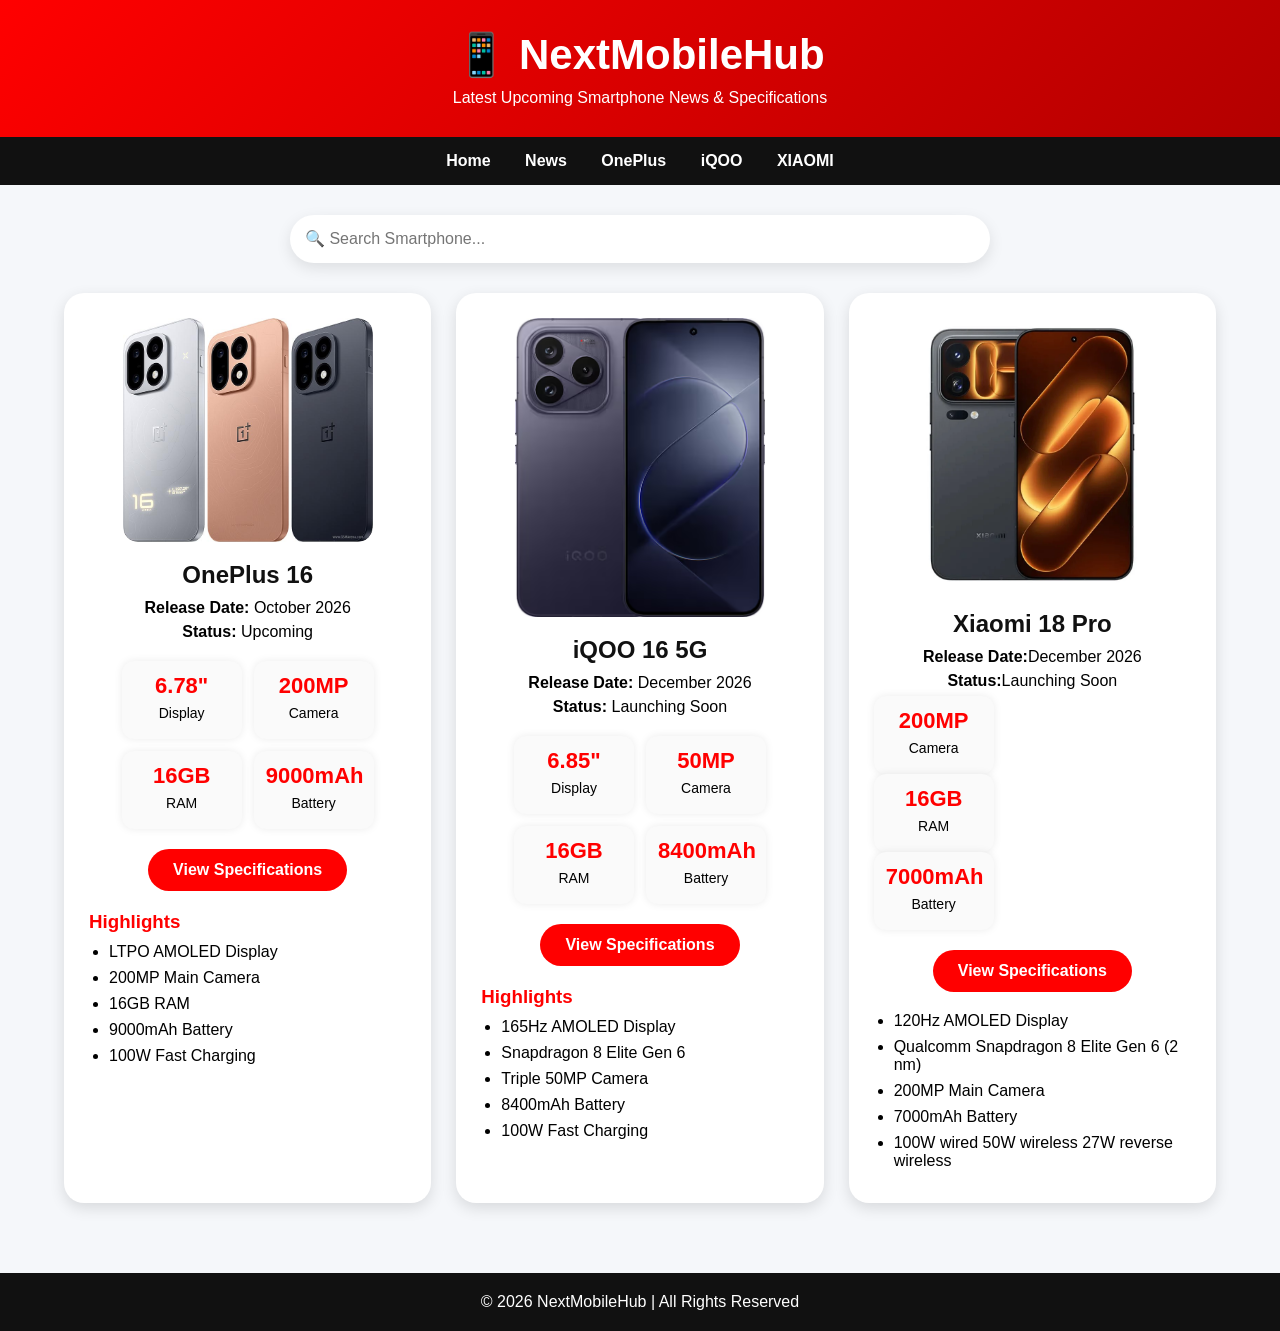
==== index.html @ 44d17f61 "Update index.html" ====
<!DOCTYPE html>
<html lang="en">
<head>
<meta charset="UTF-8">
<meta name="viewport" content="width=device-width, initial-scale=1.0">
<title>NextMobileHub</title>

<style>
*{
    margin:0;
    padding:0;
    box-sizing:border-box;
    font-family:'Segoe UI',sans-serif;
}

body{
    background:#f5f7fa;
}

/* Header */
header{
    background:linear-gradient(135deg,#ff0000,#b30000);
    color:#fff;
    text-align:center;
    padding:30px 20px;
}

header h1{
    font-size:42px;
}

header p{
    margin-top:10px;
}

/* Navigation */
nav{
    background:#111;
    text-align:center;
    padding:15px;
}

nav a{
    color:white;
    text-decoration:none;
    margin:0 15px;
    font-weight:bold;
    transition:0.3s;
}

nav a:hover{
    color:#ff4444;
}

/* Main Container */
.container{
    width:90%;
    max-width:1200px;
    margin:auto;
    padding:30px 0;
}

/* Search Box */
.search-box{
    text-align:center;
    margin-bottom:30px;
}

.search-box input{
    width:100%;
    max-width:700px;
    padding:15px;
    border:none;
    border-radius:50px;
    font-size:16px;
    box-shadow:0 5px 15px rgba(0,0,0,0.1);
}

/* Cards Layout */
.phone-grid{
    display:grid;
    grid-template-columns:repeat(auto-fit,minmax(350px,1fr));
    gap:25px;
}

/* Card */
.phone-card{
    background:white;
    border-radius:20px;
    padding:25px;
    text-align:center;
    box-shadow:0 5px 15px rgba(0,0,0,0.12);
    transition:0.3s;
}

.phone-card:hover{
    transform:translateY(-8px);
}

.phone-card img{
    width:250px;
    max-width:100%;
    border-radius:15px;
}

.phone-card h2{
    margin-top:15px;
    margin-bottom:10px;
    color:#111;
}

.phone-card p{
    margin:6px 0;
}

/* Specs */
.specs{
    display:flex;
    justify-content:center;
    gap:12px;
    flex-wrap:wrap;
    margin-top:20px;
}

.spec-box{
    background:#fafafa;
    width:120px;
    padding:12px;
    border-radius:12px;
    box-shadow:0 0 8px rgba(0,0,0,0.08);
}

.spec-box h3{
    color:red;
    font-size:22px;
}

.spec-box p{
    font-size:14px;
}

/* Button */
.btn{
    display:inline-block;
    margin-top:20px;
    padding:12px 25px;
    background:red;
    color:white;
    text-decoration:none;
    border-radius:30px;
    font-weight:bold;
    transition:0.3s;
}

.btn:hover{
    background:#b30000;
}

/* Highlights */
.news-section{
    margin-top:20px;
    text-align:left;
}

.news-section h3{
    color:red;
    margin-bottom:10px;
}

.news-section ul{
    padding-left:20px;
}

.news-section li{
    margin-bottom:8px;
}

/* Footer */
footer{
    margin-top:40px;
    background:#111;
    color:white;
    text-align:center;
    padding:20px;
}

.no-result{
    text-align:center;
    color:red;
    font-size:20px;
    display:none;
    margin-top:20px;
}

</style>
</head>

<body>

<header>
    <h1>📱 NextMobileHub</h1>
    <p>Latest Upcoming Smartphone News & Specifications</p>
</header>

<nav>
    <a href="#">Home</a>
    <a href="#">News</a>
    <a href="#">OnePlus</a>
    <a href="#">iQOO</a>
    <a href="#">XIAOMI</a>
</nav>

<div class="container">

    <!-- Search -->
    <div class="search-box">
        <input
            type="text"
            id="searchInput"
            placeholder="🔍 Search Smartphone..."
            onkeyup="searchPhones()">
    </div>

    <div id="noResult" class="no-result">
        No Smartphone Found ❌
    </div>

    <div class="phone-grid">

        <!-- OnePlus -->
        <div class="phone-card">

            <img src="oneplus-16-2.jpg" alt="OnePlus 16">

            <h2>OnePlus 16</h2>

            <p><strong>Release Date:</strong> October 2026</p>
            <p><strong>Status:</strong> Upcoming</p>

            <div class="specs">

                <div class="spec-box">
                    <h3>6.78"</h3>
                    <p>Display</p>
                </div>

                <div class="spec-box">
                    <h3>200MP</h3>
                    <p>Camera</p>
                </div>

                <div class="spec-box">
                    <h3>16GB</h3>
                    <p>RAM</p>
                </div>

                <div class="spec-box">
                    <h3>9000mAh</h3>
                    <p>Battery</p>
                </div>

            </div>

            <a href="oneplus-16.html" class="btn">
                View Specifications
            </a>

            <div class="news-section">

                <h3>Highlights</h3>

                <ul>
                    <li>LTPO AMOLED Display</li>
                    <li>200MP Main Camera</li>
                    <li>16GB RAM</li>
                    <li>9000mAh Battery</li>
                    <li>100W Fast Charging</li>
                </ul>

            </div>

        </div>

        <!-- iQOO -->
        <div class="phone-card">

            <img src="iqoo 16.jpg" alt="iQOO 16">

            <h2>iQOO 16 5G</h2>

            <p><strong>Release Date:</strong> December 2026</p>
            <p><strong>Status:</strong> Launching Soon</p>

            <div class="specs">

                <div class="spec-box">
                    <h3>6.85"</h3>
                    <p>Display</p>
                </div>

                <div class="spec-box">
                    <h3>50MP</h3>
                    <p>Camera</p>
                </div>

                <div class="spec-box">
                    <h3>16GB</h3>
                    <p>RAM</p>
                </div>

                <div class="spec-box">
                    <h3>8400mAh</h3>
                    <p>Battery</p>
                </div>

            </div>

            <a href="Iqoo 16.html" class="btn">
                View Specifications
            </a>

            <div class="news-section">

                <h3>Highlights</h3>

                <ul>
                    <li>165Hz AMOLED Display</li>
                    <li>Snapdragon 8 Elite Gen 6</li>
                    <li>Triple 50MP Camera</li>
                    <li>8400mAh Battery</li>
                    <li>100W Fast Charging</li>
                </ul>

            </div>
</div>
     <!--Xiaomi-->
        <div class="phone-card">
            <img src="Xiaomi 18 Pro.jpg" alt="Xiaomi 18 Pro">
        <div class="phone-info">
<h2>Xiaomi 18 Pro</h2>
            <p><strong>Release Date:</strong>December 2026</p>
<p><strong>Status:</strong>Launching Soon</p>

                <div class="spec-box">
                    <h3>200MP</h3>
                    <p>Camera</p>
                </div>

                <div class="spec-box">
                    <h3>16GB</h3>
                    <p>RAM</p>
                </div>

                <div class="spec-box">
                    <h3>7000mAh</h3>
                    <p>Battery</p>
                </div>
 <a href="Xiaomi 18 Pro.html" class="btn">
                View Specifications
            </a>

            <div class="news-section">

               <ul>
                    <li>120Hz AMOLED Display</li>
                    <li>Qualcomm Snapdragon 8 Elite Gen 6 (2 nm)</li>
                    <li>200MP Main Camera</li>
                    <li>7000mAh Battery</li>
                    <li>100W wired 50W wireless 27W reverse wireless</li>
                </ul>
</div>
</div>
</div>
</div>
        </div>

    </div>
</div>

<footer>
    © 2026 NextMobileHub | All Rights Reserved
</footer>

<script>
function searchPhones(){

    let input =
    document.getElementById("searchInput")
    .value
    .toLowerCase();

    let cards =
    document.querySelectorAll(".phone-card");

    let found = false;

    cards.forEach(card => {

        let text =
        card.textContent.toLowerCase();

        if(text.includes(input)){
            card.style.display="block";
            found=true;
        }
        else{
            card.style.display="none";
        }

    });

    document.getElementById("noResult").style.display =
    found ? "none" : "block";
}
</script>

</body>
</html>
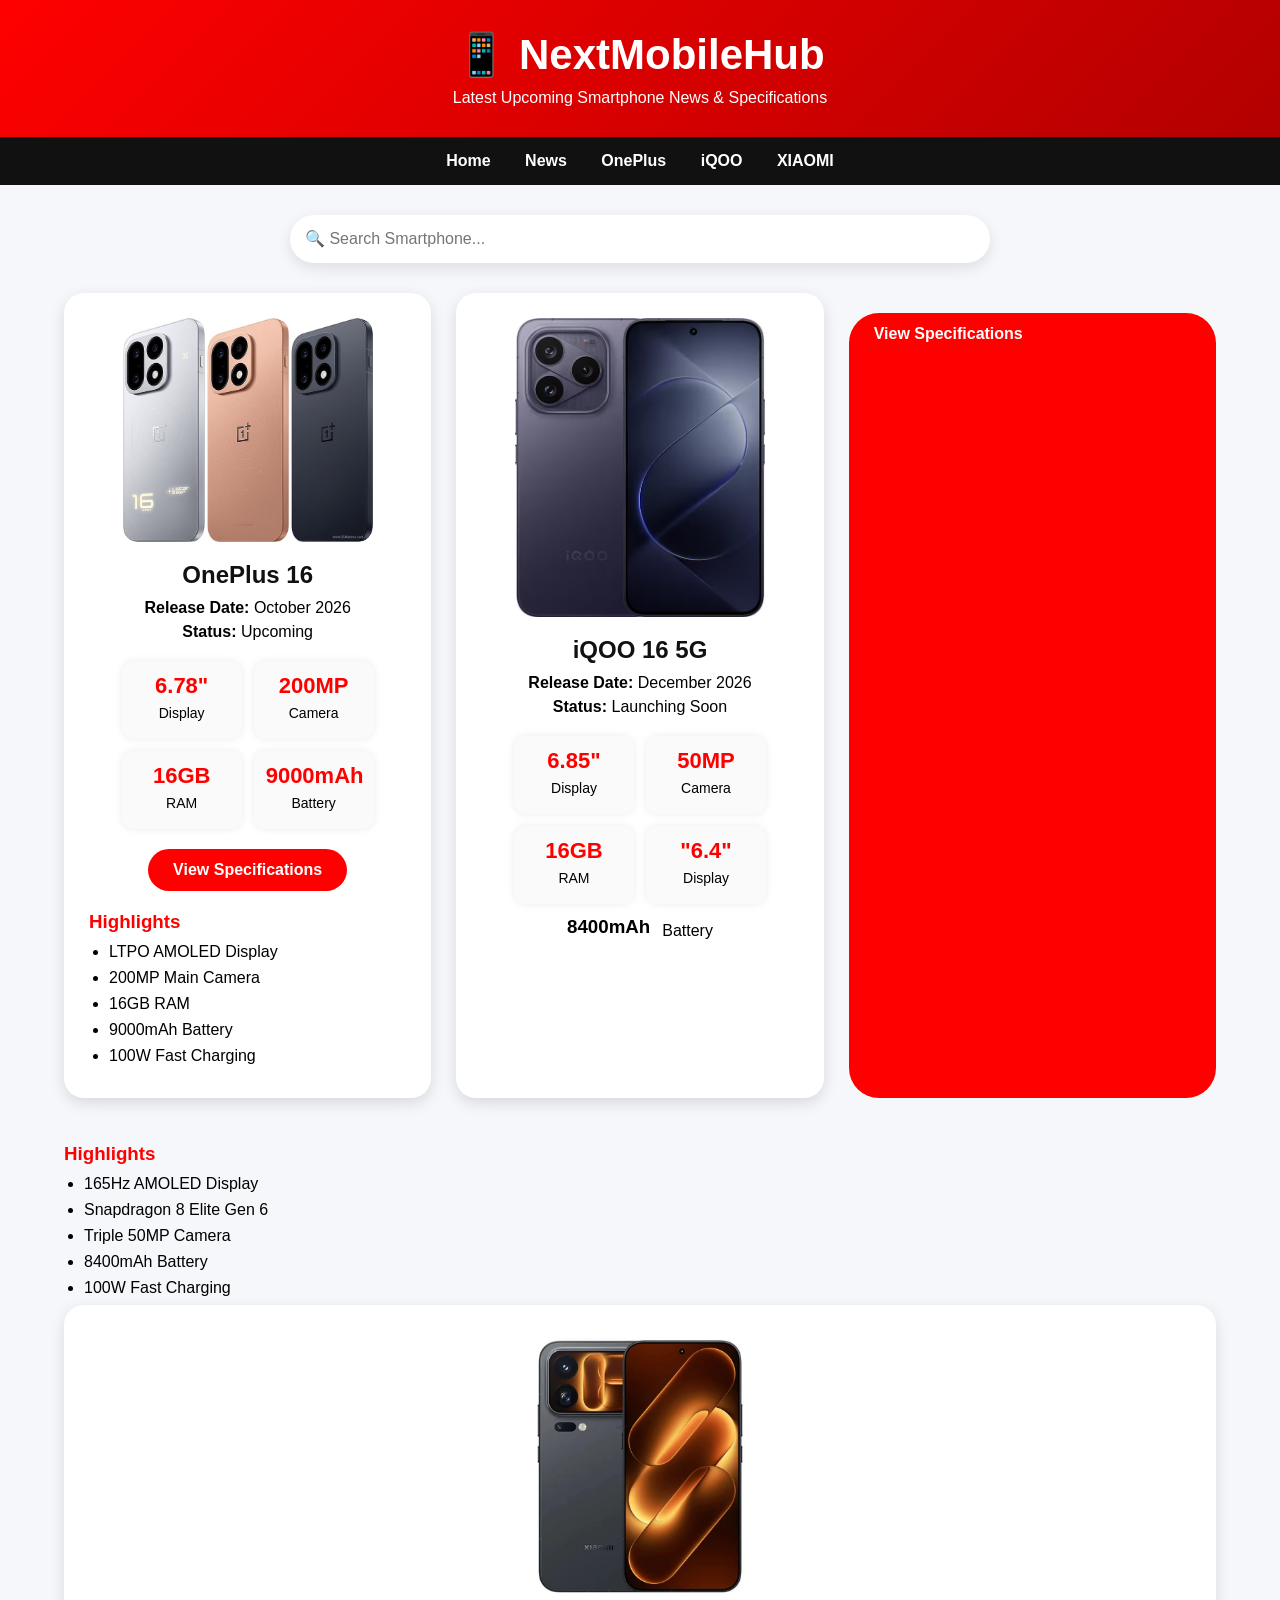
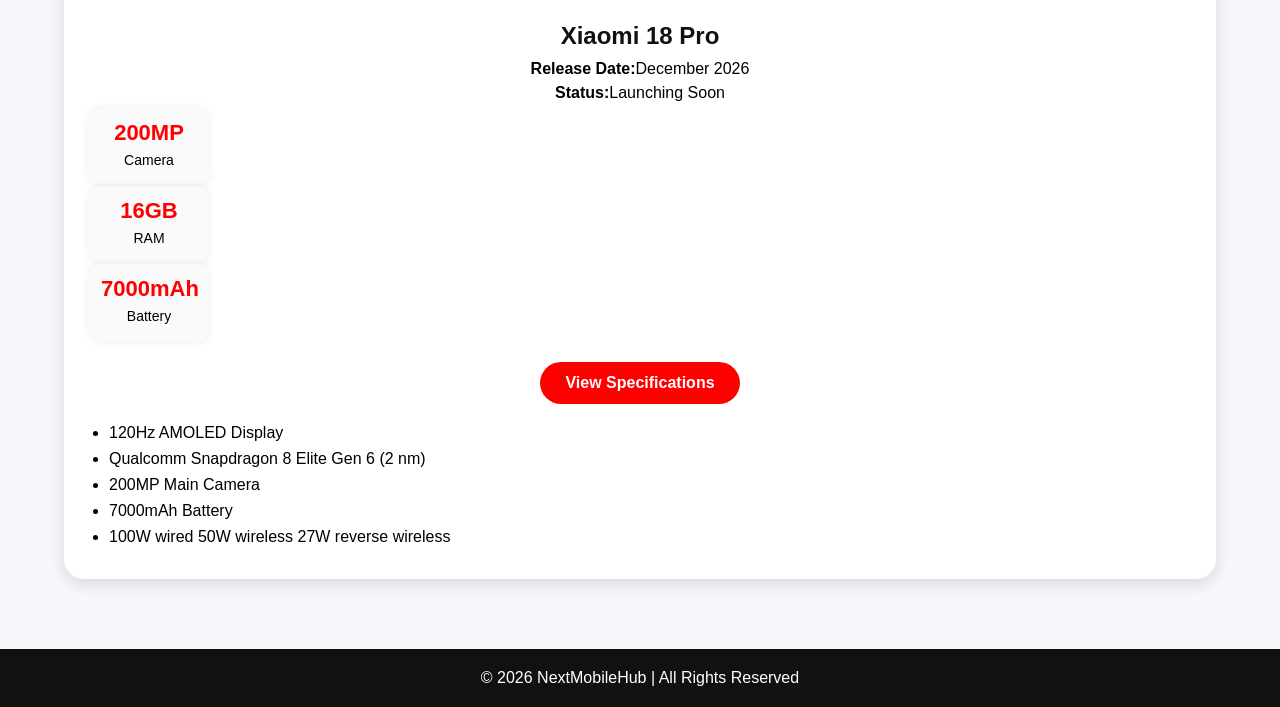
==== commit 8e363477: "Update index.html" ====
--- a/index.html
+++ b/index.html
@@ -309,6 +309,9 @@
                 </div>
 
                 <div class="spec-box">
+                     <h3>"6.4"</h3>
+                    <p>Display</p>
+                </div>
                     <h3>8400mAh</h3>
                     <p>Battery</p>
                 </div>
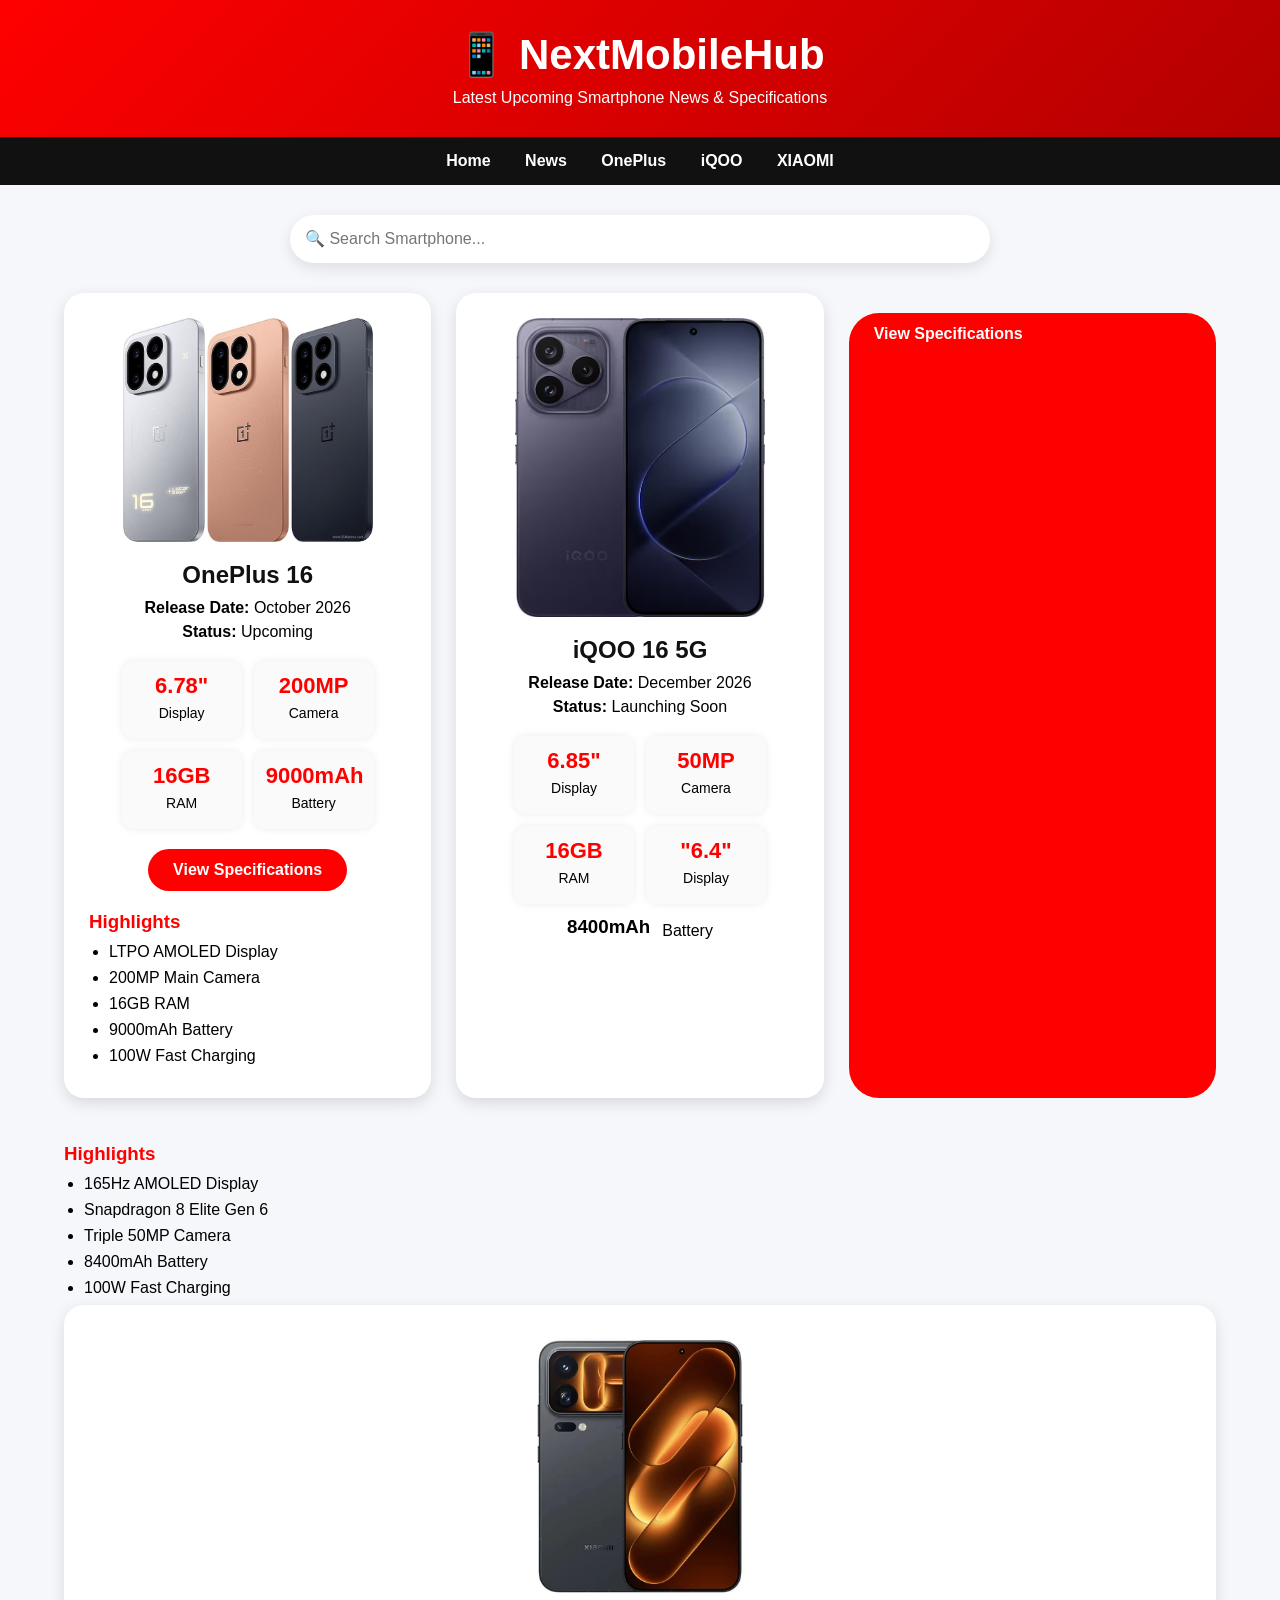
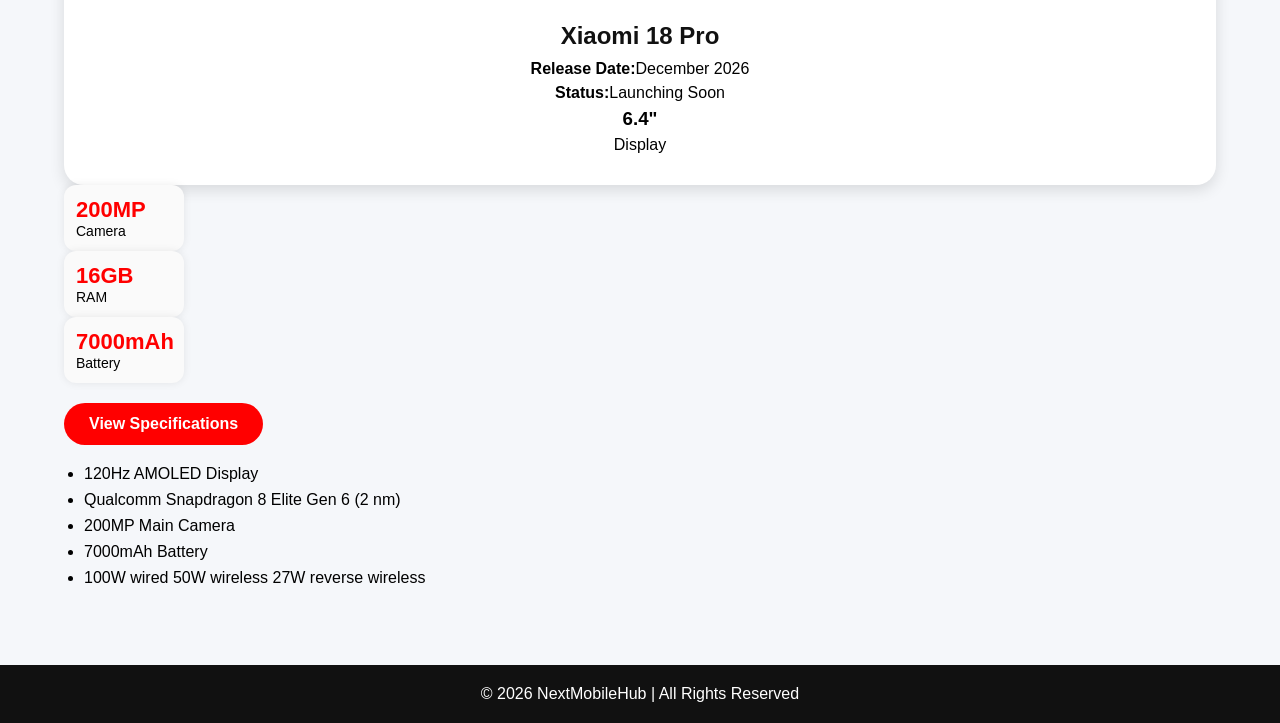
==== commit a7ce31aa: "Update index.html" ====
--- a/index.html
+++ b/index.html
@@ -343,7 +343,10 @@
 <h2>Xiaomi 18 Pro</h2>
             <p><strong>Release Date:</strong>December 2026</p>
 <p><strong>Status:</strong>Launching Soon</p>
-
+        </div>
+                    <h3>6.4"</h3>
+                    <p>Display</p>
+                </div>
                 <div class="spec-box">
                     <h3>200MP</h3>
                     <p>Camera</p>
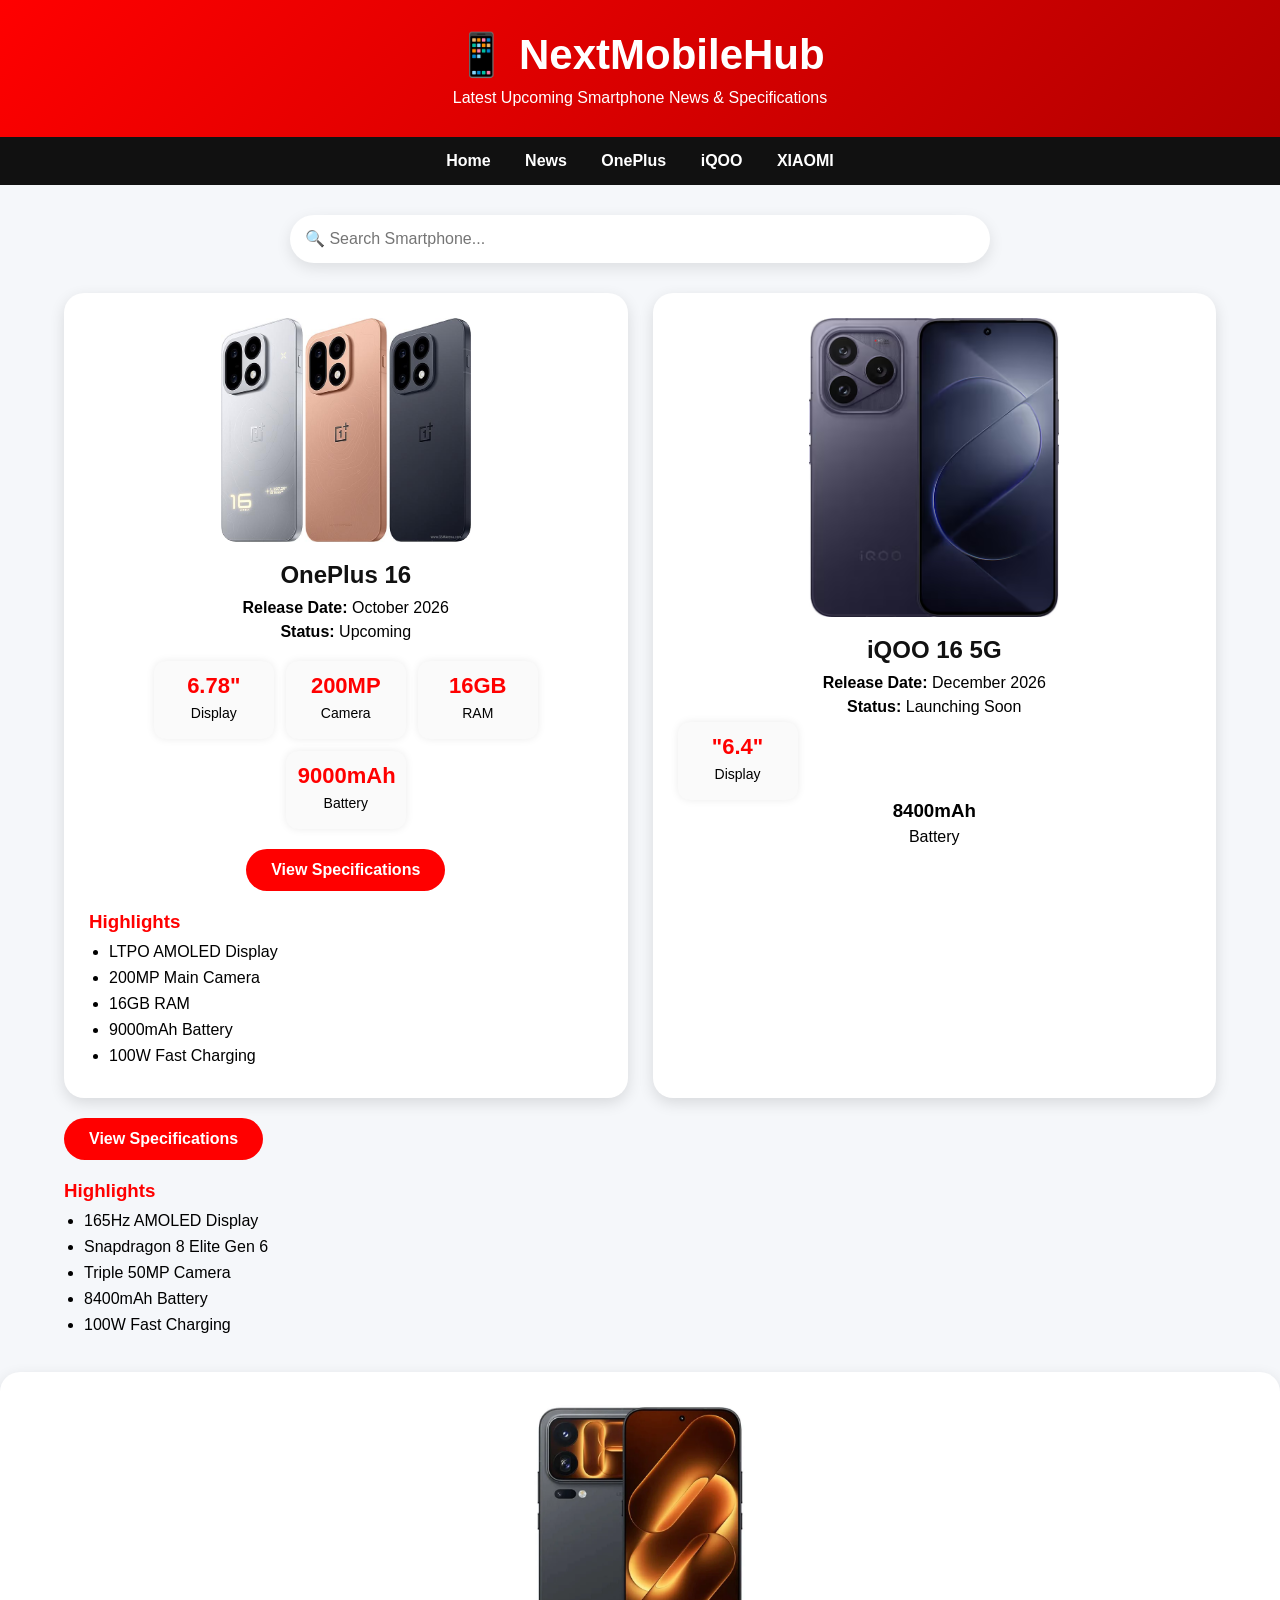
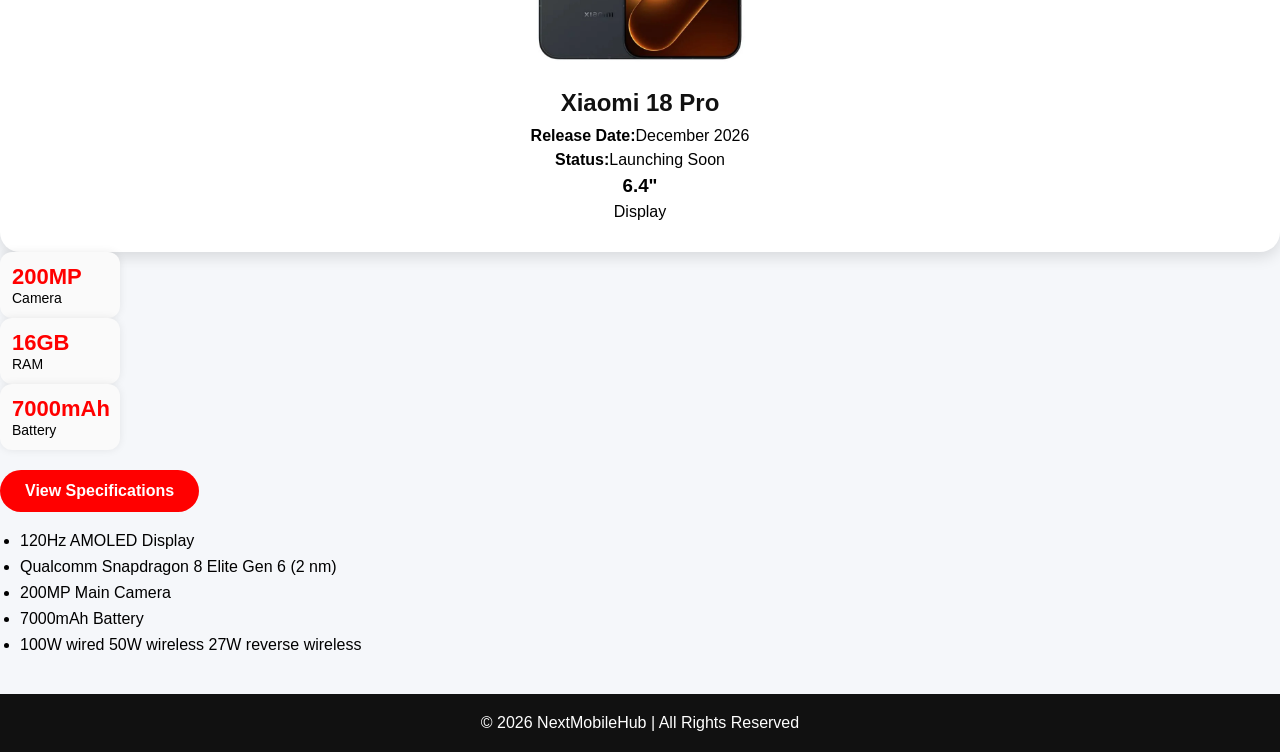
==== commit 8e1eea4e: "Update index.html" ====
--- a/index.html
+++ b/index.html
@@ -290,24 +290,6 @@
 
             <p><strong>Release Date:</strong> December 2026</p>
             <p><strong>Status:</strong> Launching Soon</p>
-
-            <div class="specs">
-
-                <div class="spec-box">
-                    <h3>6.85"</h3>
-                    <p>Display</p>
-                </div>
-
-                <div class="spec-box">
-                    <h3>50MP</h3>
-                    <p>Camera</p>
-                </div>
-
-                <div class="spec-box">
-                    <h3>16GB</h3>
-                    <p>RAM</p>
-                </div>
-
                 <div class="spec-box">
                      <h3>"6.4"</h3>
                     <p>Display</p>
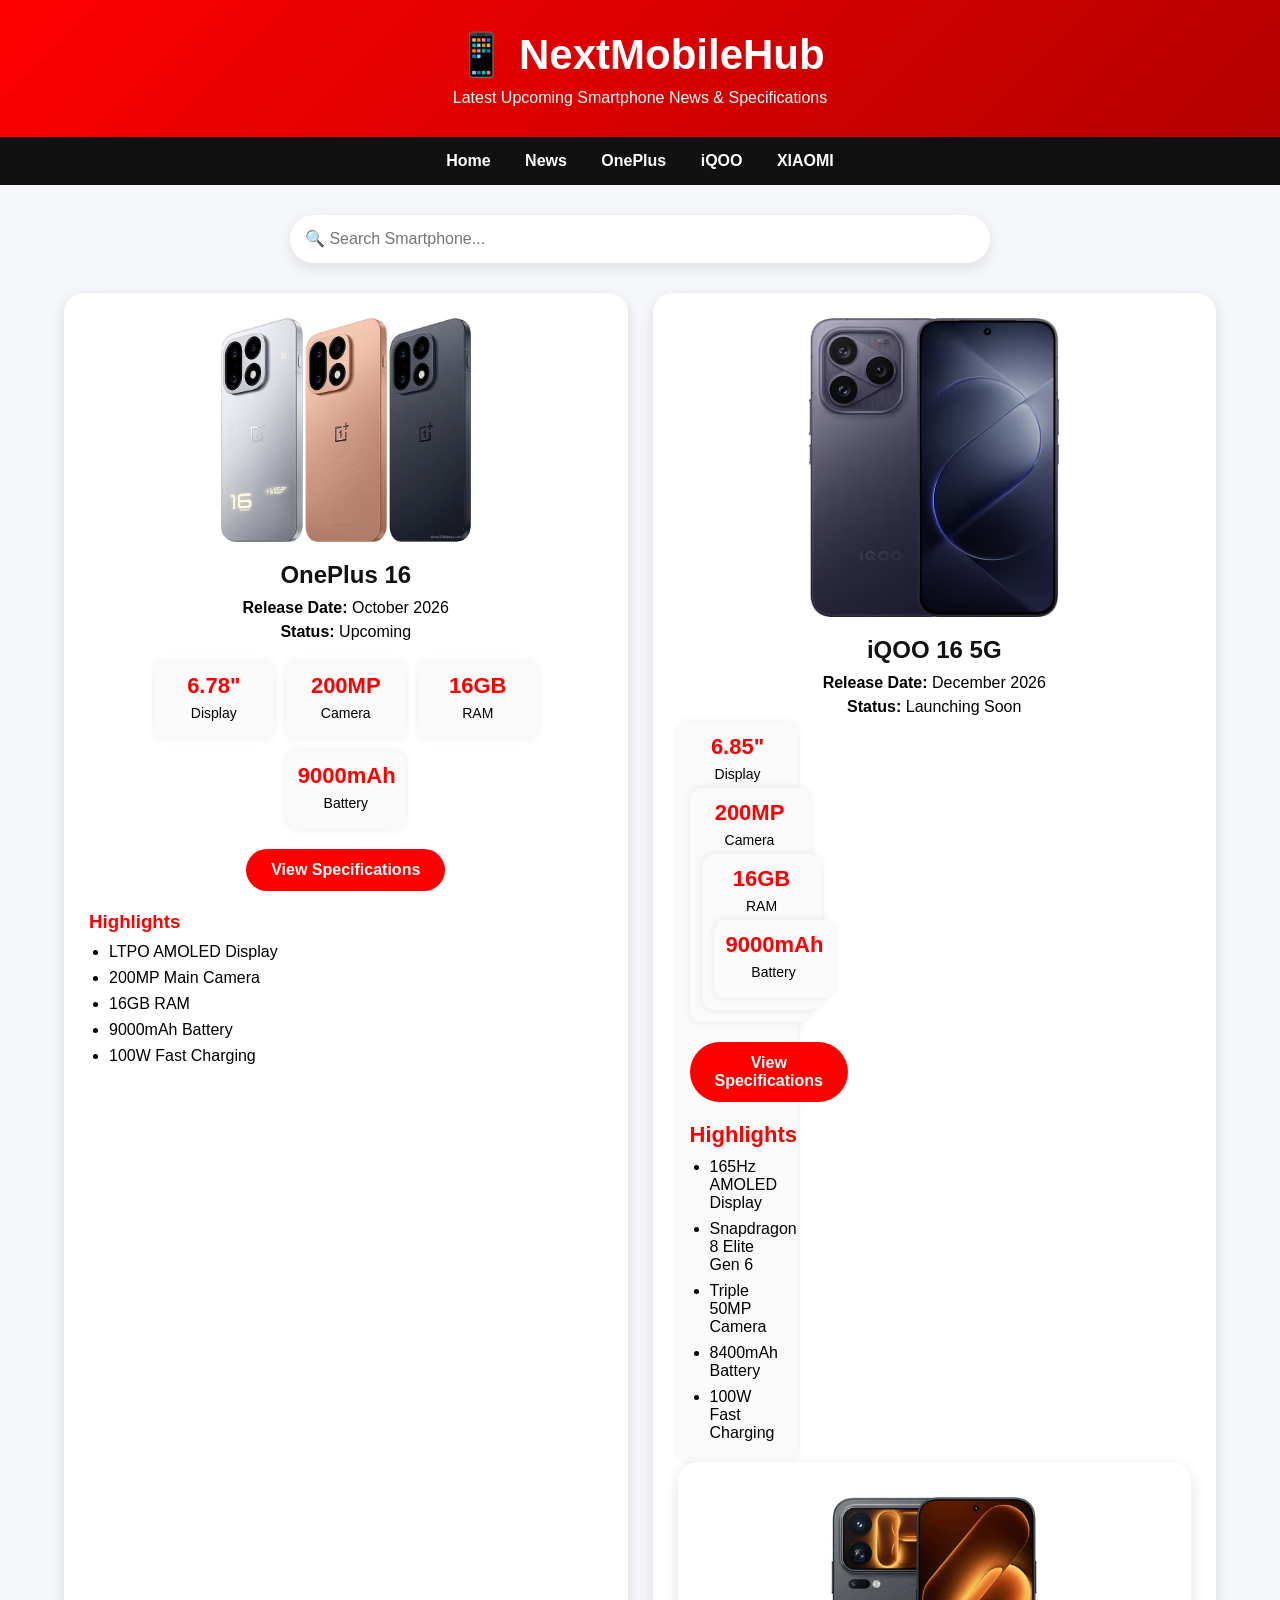
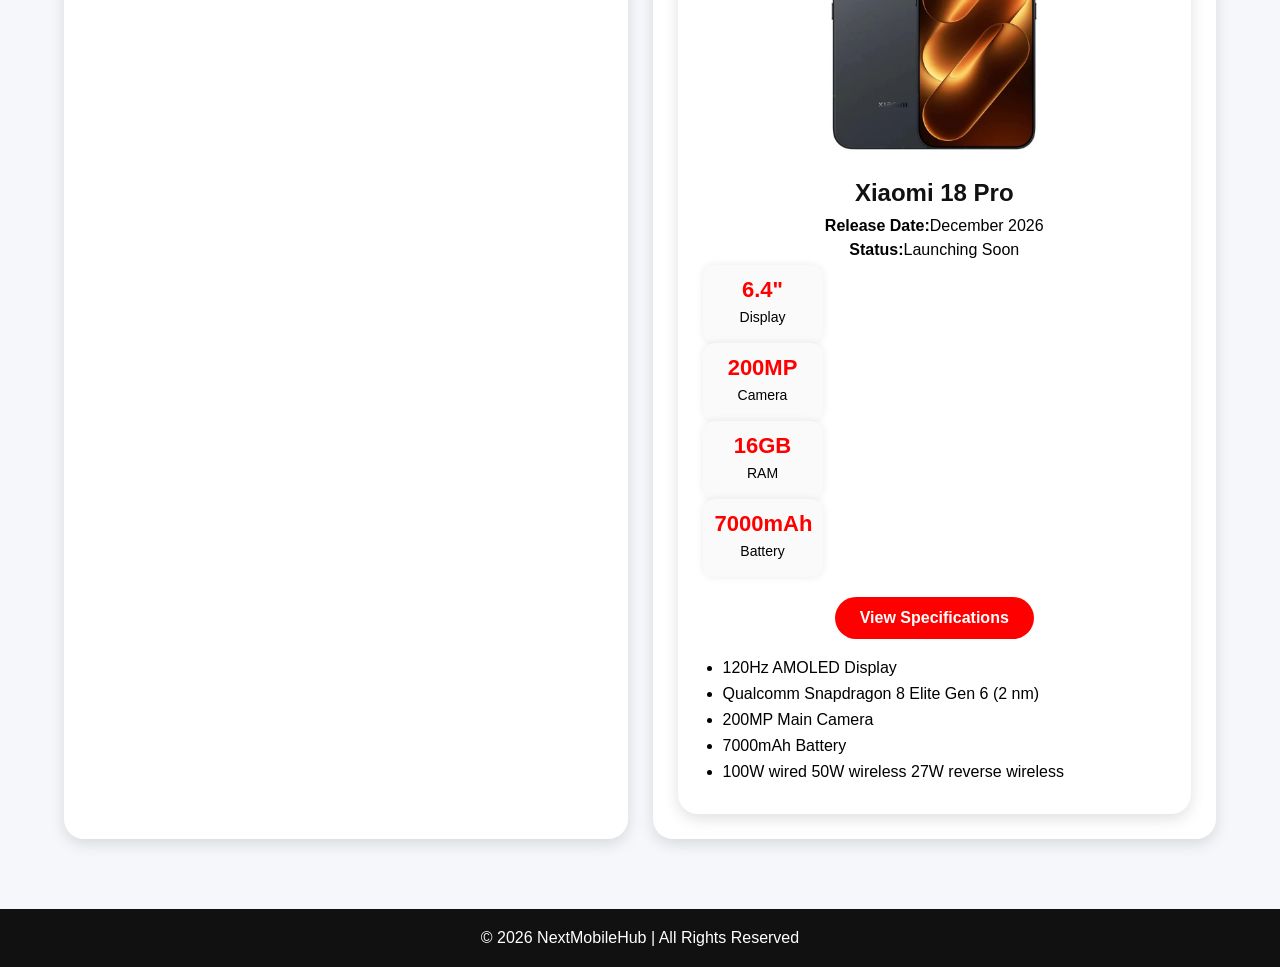
==== commit 36aa24b7: "Update index.html" ====
--- a/index.html
+++ b/index.html
@@ -238,27 +238,22 @@
             <p><strong>Status:</strong> Upcoming</p>
 
             <div class="specs">
-
                 <div class="spec-box">
                     <h3>6.78"</h3>
                     <p>Display</p>
                 </div>
-
                 <div class="spec-box">
                     <h3>200MP</h3>
                     <p>Camera</p>
                 </div>
-
                 <div class="spec-box">
                     <h3>16GB</h3>
                     <p>RAM</p>
                 </div>
-
                 <div class="spec-box">
                     <h3>9000mAh</h3>
                     <p>Battery</p>
                 </div>
-
             </div>
 
             <a href="oneplus-16.html" class="btn">
@@ -291,13 +286,20 @@
             <p><strong>Release Date:</strong> December 2026</p>
             <p><strong>Status:</strong> Launching Soon</p>
                 <div class="spec-box">
-                     <h3>"6.4"</h3>
+                     <h3>6.85"</h3>
                     <p>Display</p>
-                </div>
-                    <h3>8400mAh</h3>
+                <div class="spec-box">
+                    <h3>200MP</h3>
+                    <p>Camera</p>
+                <div class="spec-box">
+                    <h3>16GB</h3>
+                    <p>RAM</p>
+                <div class="spec-box">
+                    <h3>9000mAh</h3>
                     <p>Battery</p>
                 </div>
 
+            </div>
             </div>
 
             <a href="Iqoo 16.html" class="btn">
@@ -325,8 +327,8 @@
 <h2>Xiaomi 18 Pro</h2>
             <p><strong>Release Date:</strong>December 2026</p>
 <p><strong>Status:</strong>Launching Soon</p>
-        </div>
-                    <h3>6.4"</h3>
+        <div class="spec-box">
+                     <h3>6.4"</h3>
                     <p>Display</p>
                 </div>
                 <div class="spec-box">
@@ -342,6 +344,7 @@
                 <div class="spec-box">
                     <h3>7000mAh</h3>
                     <p>Battery</p>
+                </div>
                 </div>
  <a href="Xiaomi 18 Pro.html" class="btn">
                 View Specifications
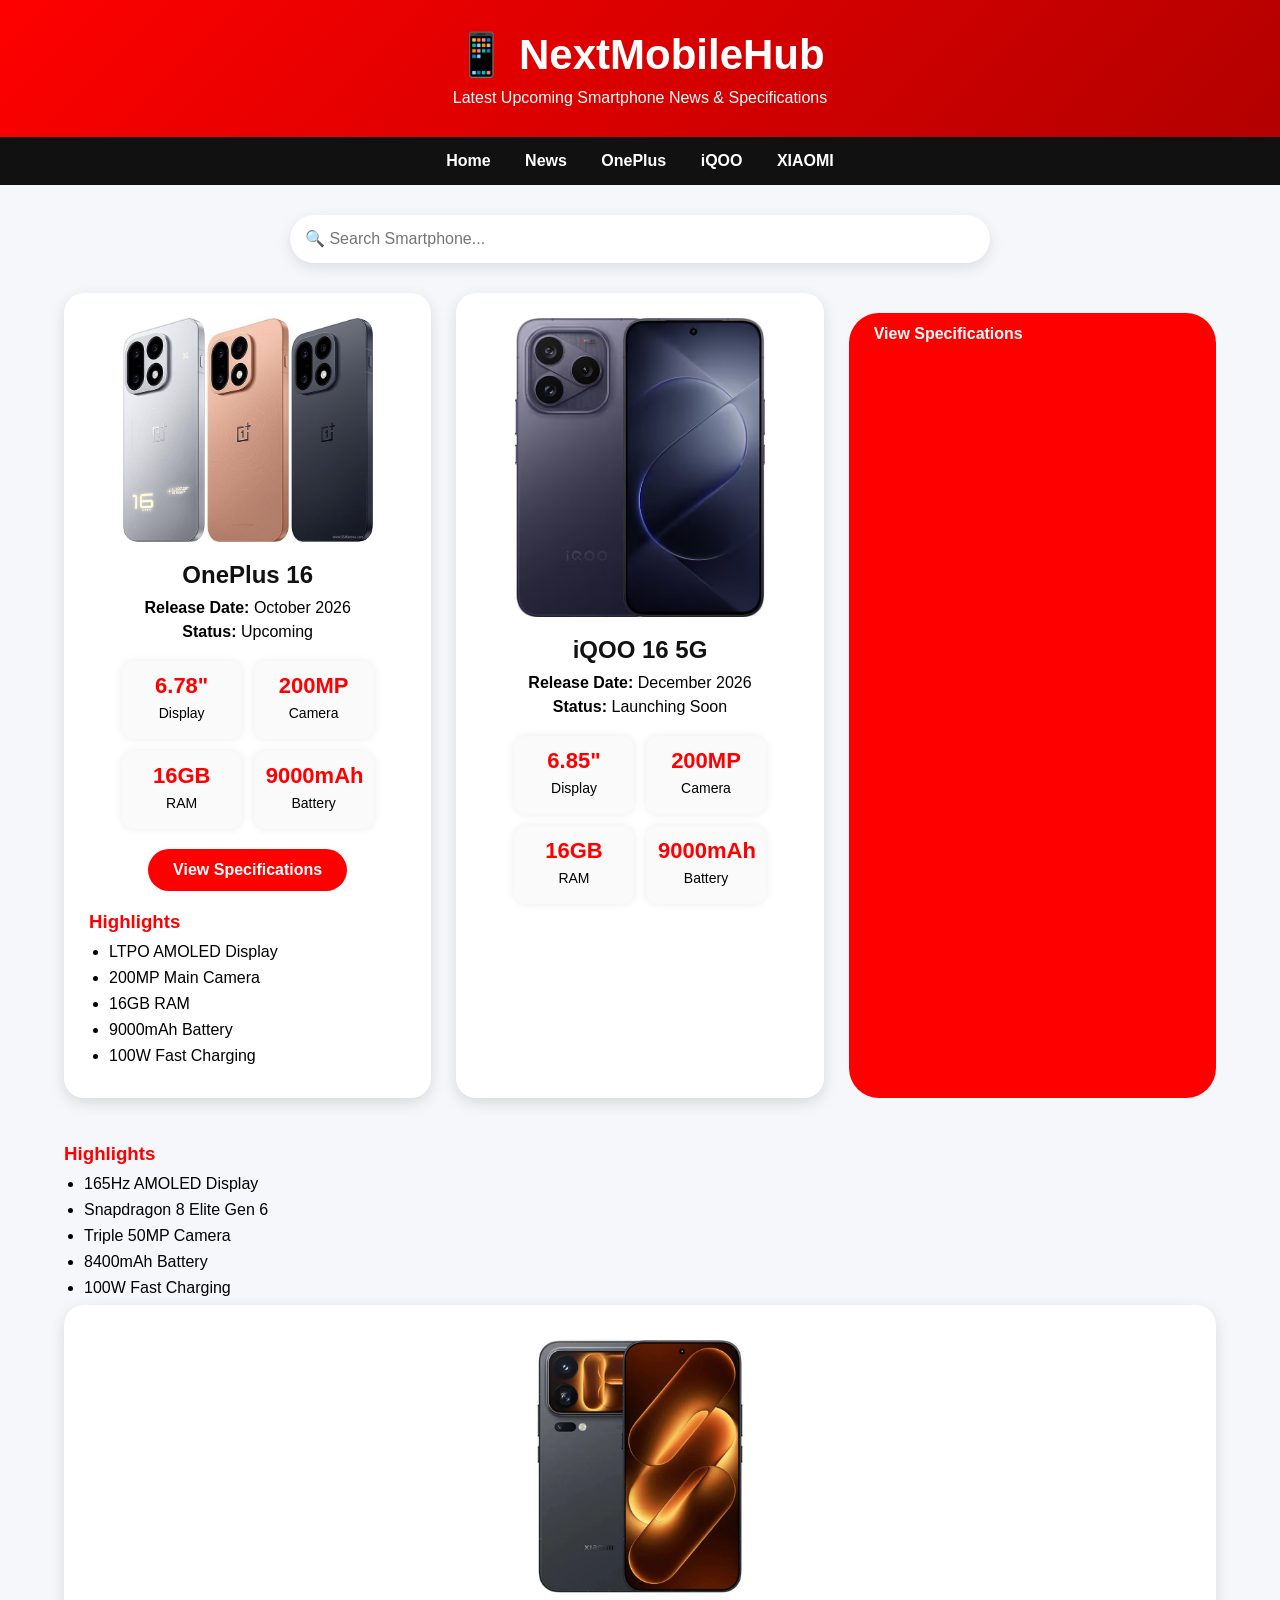
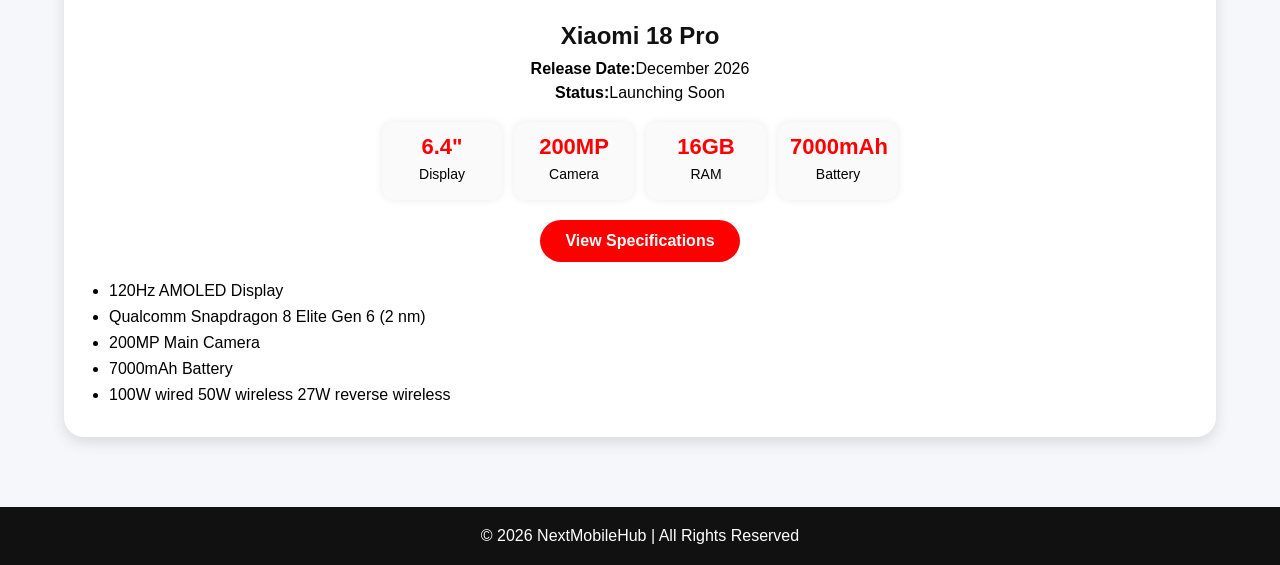
==== commit 81490bd7: "Update index.html" ====
--- a/index.html
+++ b/index.html
@@ -285,15 +285,20 @@
 
             <p><strong>Release Date:</strong> December 2026</p>
             <p><strong>Status:</strong> Launching Soon</p>
+            
+            <div class="specs">
                 <div class="spec-box">
                      <h3>6.85"</h3>
                     <p>Display</p>
+          </div>  
                 <div class="spec-box">
                     <h3>200MP</h3>
                     <p>Camera</p>
+          </div>  
                 <div class="spec-box">
                     <h3>16GB</h3>
                     <p>RAM</p>
+          </div>  
                 <div class="spec-box">
                     <h3>9000mAh</h3>
                     <p>Battery</p>
@@ -327,25 +332,25 @@
 <h2>Xiaomi 18 Pro</h2>
             <p><strong>Release Date:</strong>December 2026</p>
 <p><strong>Status:</strong>Launching Soon</p>
-        <div class="spec-box">
+
+            <div class="specs">
+                <div class="spec-box">
                      <h3>6.4"</h3>
                     <p>Display</p>
-                </div>
+          </div>  
                 <div class="spec-box">
                     <h3>200MP</h3>
                     <p>Camera</p>
-                </div>
-
+          </div>  
                 <div class="spec-box">
                     <h3>16GB</h3>
                     <p>RAM</p>
-                </div>
-
+          </div>  
                 <div class="spec-box">
                     <h3>7000mAh</h3>
                     <p>Battery</p>
-                </div>
-                </div>
+         </div>
+     </div>
  <a href="Xiaomi 18 Pro.html" class="btn">
                 View Specifications
             </a>
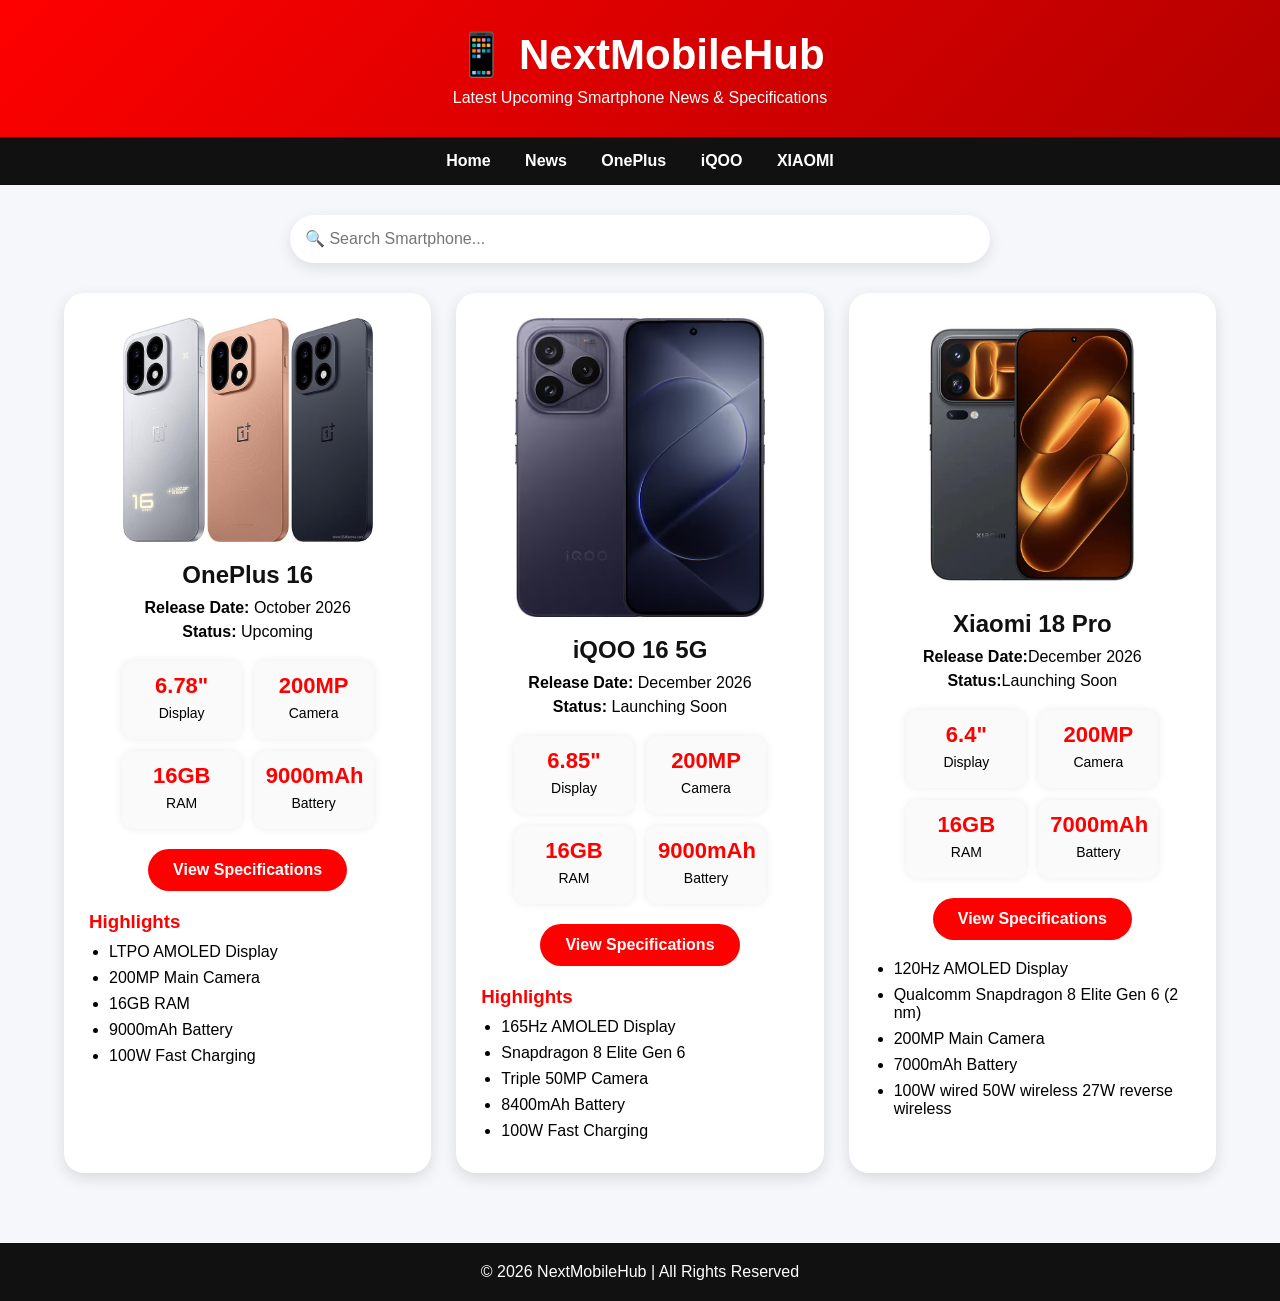
==== commit f1924165: "Update index.html" ====
--- a/index.html
+++ b/index.html
@@ -303,8 +303,6 @@
                     <h3>9000mAh</h3>
                     <p>Battery</p>
                 </div>
-
-            </div>
             </div>
 
             <a href="Iqoo 16.html" class="btn">
@@ -331,7 +329,7 @@
         <div class="phone-info">
 <h2>Xiaomi 18 Pro</h2>
             <p><strong>Release Date:</strong>December 2026</p>
-<p><strong>Status:</strong>Launching Soon</p>
+            <p><strong>Status:</strong>Launching Soon</p>
 
             <div class="specs">
                 <div class="spec-box">
@@ -351,7 +349,7 @@
                     <p>Battery</p>
          </div>
      </div>
- <a href="Xiaomi 18 Pro.html" class="btn">
+         <a href="Xiaomi 18 Pro.html" class="btn">
                 View Specifications
             </a>
 
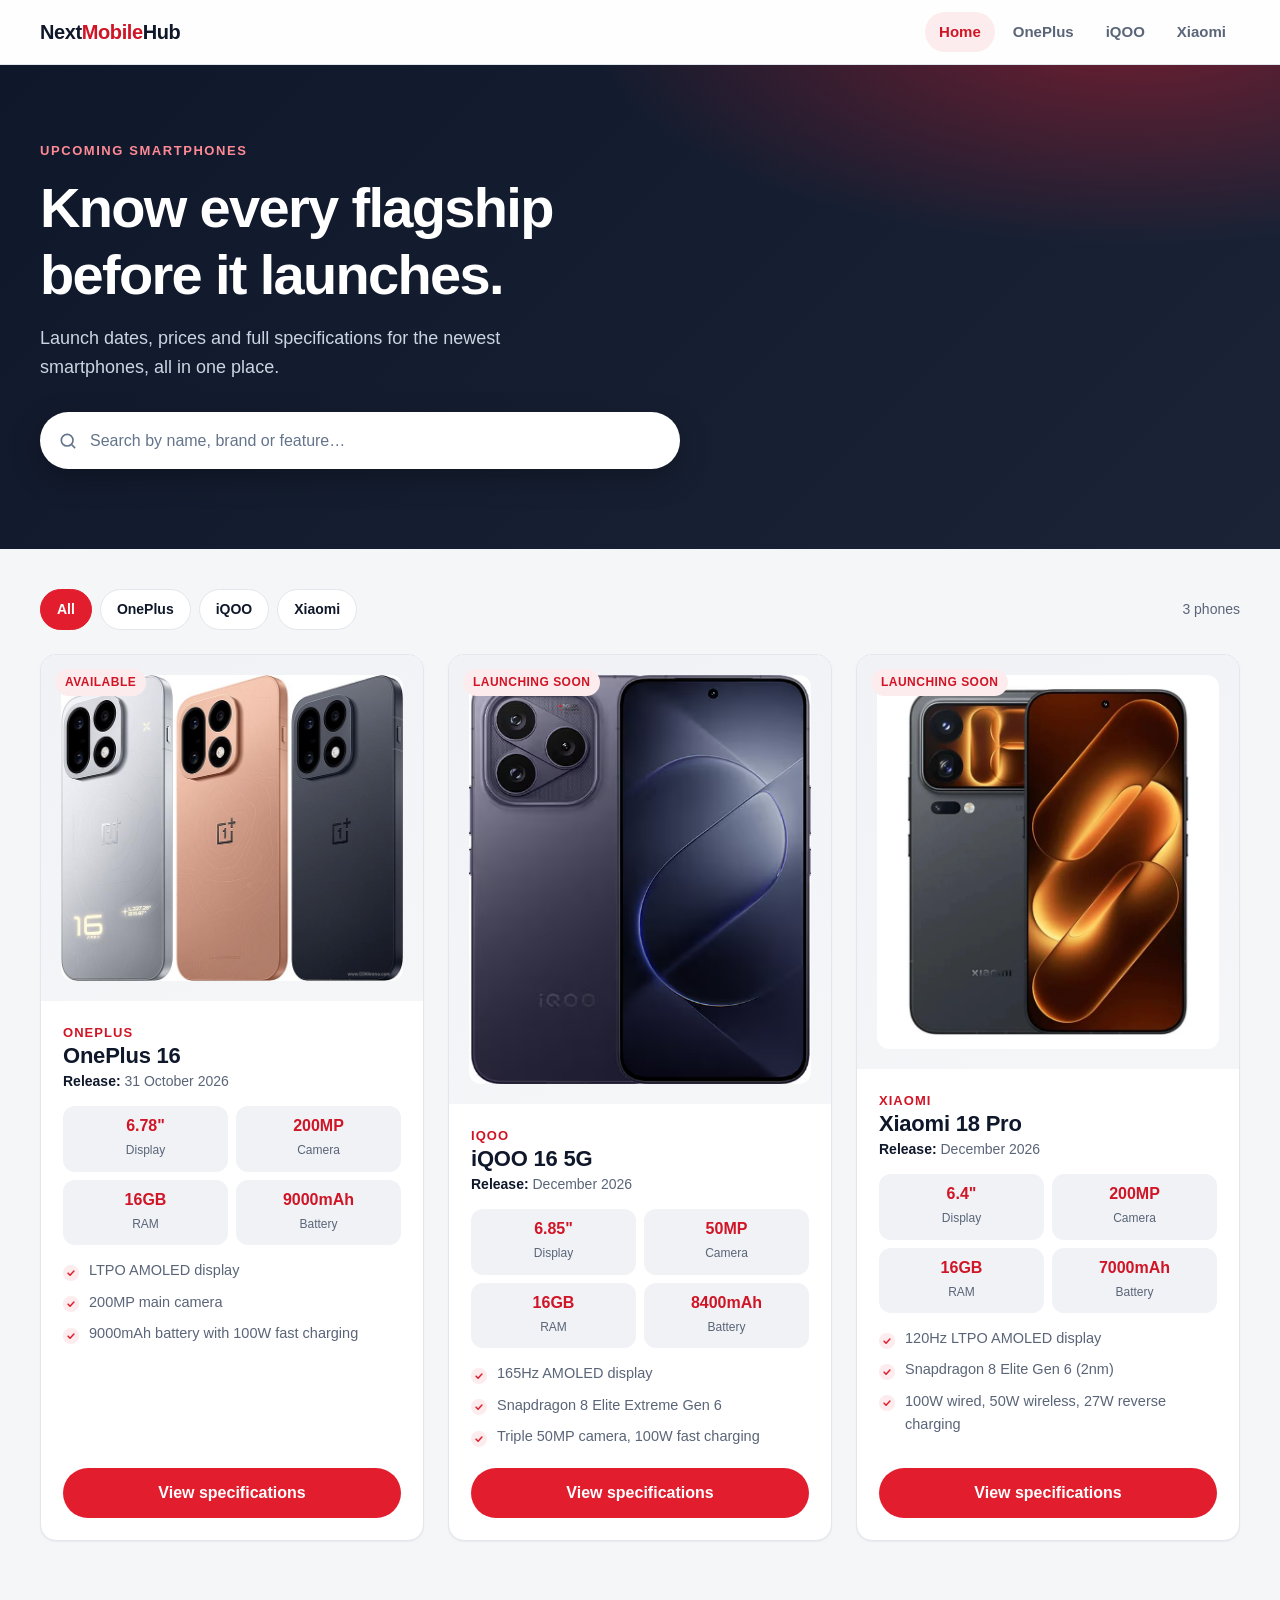
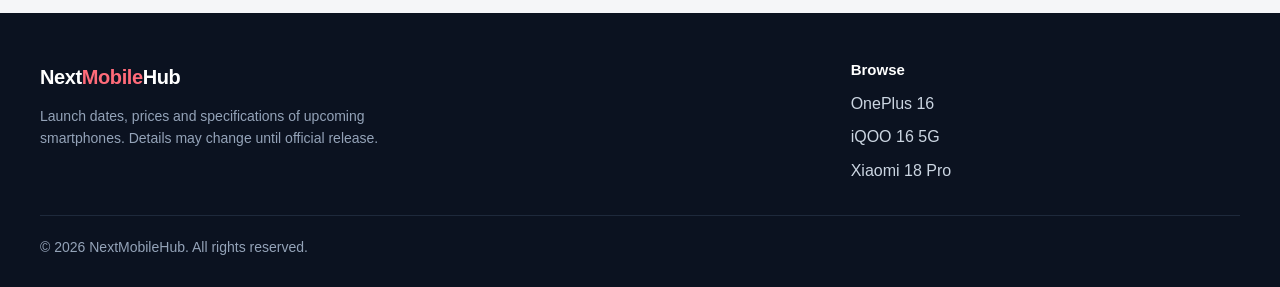
==== commit d19ee9d5: "Update index.html" ====
--- a/index.html
+++ b/index.html
@@ -2,410 +2,225 @@
 <html lang="en">
 <head>
 <meta charset="UTF-8">
-<meta name="viewport" content="width=device-width, initial-scale=1.0">
-<title>NextMobileHub</title>
-
-<style>
-*{
-    margin:0;
-    padding:0;
-    box-sizing:border-box;
-    font-family:'Segoe UI',sans-serif;
-}
-
-body{
-    background:#f5f7fa;
-}
-
-/* Header */
-header{
-    background:linear-gradient(135deg,#ff0000,#b30000);
-    color:#fff;
-    text-align:center;
-    padding:30px 20px;
-}
-
-header h1{
-    font-size:42px;
-}
-
-header p{
-    margin-top:10px;
-}
-
-/* Navigation */
-nav{
-    background:#111;
-    text-align:center;
-    padding:15px;
-}
-
-nav a{
-    color:white;
-    text-decoration:none;
-    margin:0 15px;
-    font-weight:bold;
-    transition:0.3s;
-}
-
-nav a:hover{
-    color:#ff4444;
-}
-
-/* Main Container */
-.container{
-    width:90%;
-    max-width:1200px;
-    margin:auto;
-    padding:30px 0;
-}
-
-/* Search Box */
-.search-box{
-    text-align:center;
-    margin-bottom:30px;
-}
-
-.search-box input{
-    width:100%;
-    max-width:700px;
-    padding:15px;
-    border:none;
-    border-radius:50px;
-    font-size:16px;
-    box-shadow:0 5px 15px rgba(0,0,0,0.1);
-}
-
-/* Cards Layout */
-.phone-grid{
-    display:grid;
-    grid-template-columns:repeat(auto-fit,minmax(350px,1fr));
-    gap:25px;
-}
-
-/* Card */
-.phone-card{
-    background:white;
-    border-radius:20px;
-    padding:25px;
-    text-align:center;
-    box-shadow:0 5px 15px rgba(0,0,0,0.12);
-    transition:0.3s;
-}
-
-.phone-card:hover{
-    transform:translateY(-8px);
-}
-
-.phone-card img{
-    width:250px;
-    max-width:100%;
-    border-radius:15px;
-}
-
-.phone-card h2{
-    margin-top:15px;
-    margin-bottom:10px;
-    color:#111;
-}
-
-.phone-card p{
-    margin:6px 0;
-}
-
-/* Specs */
-.specs{
-    display:flex;
-    justify-content:center;
-    gap:12px;
-    flex-wrap:wrap;
-    margin-top:20px;
-}
-
-.spec-box{
-    background:#fafafa;
-    width:120px;
-    padding:12px;
-    border-radius:12px;
-    box-shadow:0 0 8px rgba(0,0,0,0.08);
-}
-
-.spec-box h3{
-    color:red;
-    font-size:22px;
-}
-
-.spec-box p{
-    font-size:14px;
-}
-
-/* Button */
-.btn{
-    display:inline-block;
-    margin-top:20px;
-    padding:12px 25px;
-    background:red;
-    color:white;
-    text-decoration:none;
-    border-radius:30px;
-    font-weight:bold;
-    transition:0.3s;
-}
-
-.btn:hover{
-    background:#b30000;
-}
-
-/* Highlights */
-.news-section{
-    margin-top:20px;
-    text-align:left;
-}
-
-.news-section h3{
-    color:red;
-    margin-bottom:10px;
-}
-
-.news-section ul{
-    padding-left:20px;
-}
-
-.news-section li{
-    margin-bottom:8px;
-}
-
-/* Footer */
-footer{
-    margin-top:40px;
-    background:#111;
-    color:white;
-    text-align:center;
-    padding:20px;
-}
-
-.no-result{
-    text-align:center;
-    color:red;
-    font-size:20px;
-    display:none;
-    margin-top:20px;
-}
-
-</style>
+<meta name="viewport" content="width=device-width, initial-scale=1">
+<title>NextMobileHub – Upcoming Smartphones, Specs &amp; Launch Dates</title>
+<meta name="description" content="Latest upcoming smartphones with launch dates, prices and full specifications: OnePlus 16, iQOO 16 5G, Xiaomi 18 Pro and more.">
+<meta name="theme-color" content="#e11d2e">
+<meta property="og:type" content="website">
+<meta property="og:title" content="NextMobileHub – Upcoming Smartphones, Specs &amp; Launch Dates">
+<meta property="og:description" content="Launch dates, prices and full specifications of the newest smartphones.">
+<meta property="og:image" content="oneplus-16-2.jpg">
+<link rel="icon" href="data:image/svg+xml,%3Csvg xmlns='http://www.w3.org/2000/svg' viewBox='0 0 64 64'%3E%3Crect width='64' height='64' rx='14' fill='%23e11d2e'/%3E%3Crect x='20' y='10' width='24' height='44' rx='5' fill='none' stroke='white' stroke-width='4'/%3E%3Ccircle cx='32' cy='46' r='2.5' fill='white'/%3E%3C/svg%3E">
+<link rel="stylesheet" href="style.css">
 </head>
-
 <body>
 
-<header>
-    <h1>📱 NextMobileHub</h1>
-    <p>Latest Upcoming Smartphone News & Specifications</p>
+<a class="skip-link" href="#phones">Skip to phones</a>
+
+<header class="site-header">
+  <div class="container nav">
+    <a class="brand" href="index.html" aria-label="NextMobileHub home">Next<span>Mobile</span>Hub</a>
+    <nav aria-label="Main">
+      <ul class="nav-links">
+        <li><a href="index.html" aria-current="page">Home</a></li>
+        <li><a href="oneplus-16.html">OnePlus</a></li>
+        <li><a href="Iqoo%2016.html">iQOO</a></li>
+        <li><a href="Xiaomi%2018%20Pro.html">Xiaomi</a></li>
+      </ul>
+    </nav>
+  </div>
 </header>
 
-<nav>
-    <a href="#">Home</a>
-    <a href="#">News</a>
-    <a href="#">OnePlus</a>
-    <a href="#">iQOO</a>
-    <a href="#">XIAOMI</a>
-</nav>
-
-<div class="container">
-
-    <!-- Search -->
-    <div class="search-box">
-        <input
-            type="text"
-            id="searchInput"
-            placeholder="🔍 Search Smartphone..."
-            onkeyup="searchPhones()">
+<main id="main">
+  <section class="hero" aria-labelledby="hero-title">
+    <div class="container">
+      <span class="eyebrow">Upcoming smartphones</span>
+      <h1 id="hero-title">Know every flagship before it launches.</h1>
+      <p class="lead">Launch dates, prices and full specifications for the newest smartphones, all in one place.</p>
+
+      <form class="search" role="search" onsubmit="return false">
+        <label class="sr-only" for="searchInput">Search smartphones</label>
+        <svg viewBox="0 0 24 24" fill="none" stroke="currentColor" stroke-width="2" stroke-linecap="round" aria-hidden="true"><circle cx="11" cy="11" r="7"/><path d="M20 20l-3.5-3.5"/></svg>
+        <input type="search" id="searchInput" placeholder="Search by name, brand or feature…" autocomplete="off">
+      </form>
     </div>
-
-    <div id="noResult" class="no-result">
-        No Smartphone Found ❌
+  </section>
+
+  <section class="section" id="phones" aria-labelledby="phones-title">
+    <div class="container">
+      <h2 class="sr-only" id="phones-title">Smartphones</h2>
+
+      <div class="toolbar">
+        <div class="chips" role="group" aria-label="Filter by brand">
+          <button class="chip" type="button" data-brand="all" aria-pressed="true">All</button>
+          <button class="chip" type="button" data-brand="oneplus" aria-pressed="false">OnePlus</button>
+          <button class="chip" type="button" data-brand="iqoo" aria-pressed="false">iQOO</button>
+          <button class="chip" type="button" data-brand="xiaomi" aria-pressed="false">Xiaomi</button>
+        </div>
+        <p class="count" id="count" aria-live="polite"></p>
+      </div>
+
+      <div class="phone-grid" id="grid">
+
+        <!-- OnePlus 16 -->
+        <article class="card" data-brand="oneplus">
+          <a class="card-media" href="oneplus-16.html" tabindex="-1" aria-hidden="true">
+            <img src="oneplus-16-2.jpg" alt="" width="710" height="635" loading="lazy">
+            <span class="badge">Available</span>
+          </a>
+          <div class="card-body">
+            <div>
+              <p class="brand-label">OnePlus</p>
+              <h2><a href="oneplus-16.html">OnePlus 16</a></h2>
+              <p class="release"><strong>Release:</strong> 31 October 2026</p>
+            </div>
+            <div class="stats">
+              <div class="stat"><strong>6.78"</strong><span>Display</span></div>
+              <div class="stat"><strong>200MP</strong><span>Camera</span></div>
+              <div class="stat"><strong>16GB</strong><span>RAM</span></div>
+              <div class="stat"><strong>9000mAh</strong><span>Battery</span></div>
+            </div>
+            <ul class="highlights">
+              <li>LTPO AMOLED display</li>
+              <li>200MP main camera</li>
+              <li>9000mAh battery with 100W fast charging</li>
+            </ul>
+            <div class="card-cta">
+              <a class="btn btn--block" href="oneplus-16.html">View specifications</a>
+            </div>
+          </div>
+        </article>
+
+        <!-- iQOO 16 -->
+        <article class="card" data-brand="iqoo">
+          <a class="card-media" href="Iqoo%2016.html" tabindex="-1" aria-hidden="true">
+            <img src="iqoo%2016.jpg" alt="" loading="lazy">
+            <span class="badge">Launching soon</span>
+          </a>
+          <div class="card-body">
+            <div>
+              <p class="brand-label">iQOO</p>
+              <h2><a href="Iqoo%2016.html">iQOO 16 5G</a></h2>
+              <p class="release"><strong>Release:</strong> December 2026</p>
+            </div>
+            <div class="stats">
+              <div class="stat"><strong>6.85"</strong><span>Display</span></div>
+              <div class="stat"><strong>50MP</strong><span>Camera</span></div>
+              <div class="stat"><strong>16GB</strong><span>RAM</span></div>
+              <div class="stat"><strong>8400mAh</strong><span>Battery</span></div>
+            </div>
+            <ul class="highlights">
+              <li>165Hz AMOLED display</li>
+              <li>Snapdragon 8 Elite Extreme Gen 6</li>
+              <li>Triple 50MP camera, 100W fast charging</li>
+            </ul>
+            <div class="card-cta">
+              <a class="btn btn--block" href="Iqoo%2016.html">View specifications</a>
+            </div>
+          </div>
+        </article>
+
+        <!-- Xiaomi 18 Pro -->
+        <article class="card" data-brand="xiaomi">
+          <a class="card-media" href="Xiaomi%2018%20Pro.html" tabindex="-1" aria-hidden="true">
+            <img src="Xiaomi%2018%20Pro.jpg" alt="" width="732" height="800" loading="lazy">
+            <span class="badge">Launching soon</span>
+          </a>
+          <div class="card-body">
+            <div>
+              <p class="brand-label">Xiaomi</p>
+              <h2><a href="Xiaomi%2018%20Pro.html">Xiaomi 18 Pro</a></h2>
+              <p class="release"><strong>Release:</strong> December 2026</p>
+            </div>
+            <div class="stats">
+              <div class="stat"><strong>6.4"</strong><span>Display</span></div>
+              <div class="stat"><strong>200MP</strong><span>Camera</span></div>
+              <div class="stat"><strong>16GB</strong><span>RAM</span></div>
+              <div class="stat"><strong>7000mAh</strong><span>Battery</span></div>
+            </div>
+            <ul class="highlights">
+              <li>120Hz LTPO AMOLED display</li>
+              <li>Snapdragon 8 Elite Gen 6 (2nm)</li>
+              <li>100W wired, 50W wireless, 27W reverse charging</li>
+            </ul>
+            <div class="card-cta">
+              <a class="btn btn--block" href="Xiaomi%2018%20Pro.html">View specifications</a>
+            </div>
+          </div>
+        </article>
+
+      </div>
+
+      <div class="empty" id="empty" hidden>
+        <h2>No smartphone found</h2>
+        <p>Try a different name, brand or feature.</p>
+        <button class="btn" type="button" id="reset">Clear search</button>
+      </div>
     </div>
-
-    <div class="phone-grid">
-
-        <!-- OnePlus -->
-        <div class="phone-card">
-
-            <img src="oneplus-16-2.jpg" alt="OnePlus 16">
-
-            <h2>OnePlus 16</h2>
-
-            <p><strong>Release Date:</strong> October 2026</p>
-            <p><strong>Status:</strong> Upcoming</p>
-
-            <div class="specs">
-                <div class="spec-box">
-                    <h3>6.78"</h3>
-                    <p>Display</p>
-                </div>
-                <div class="spec-box">
-                    <h3>200MP</h3>
-                    <p>Camera</p>
-                </div>
-                <div class="spec-box">
-                    <h3>16GB</h3>
-                    <p>RAM</p>
-                </div>
-                <div class="spec-box">
-                    <h3>9000mAh</h3>
-                    <p>Battery</p>
-                </div>
-            </div>
-
-            <a href="oneplus-16.html" class="btn">
-                View Specifications
-            </a>
-
-            <div class="news-section">
-
-                <h3>Highlights</h3>
-
-                <ul>
-                    <li>LTPO AMOLED Display</li>
-                    <li>200MP Main Camera</li>
-                    <li>16GB RAM</li>
-                    <li>9000mAh Battery</li>
-                    <li>100W Fast Charging</li>
-                </ul>
-
-            </div>
-
-        </div>
-
-        <!-- iQOO -->
-        <div class="phone-card">
-
-            <img src="iqoo 16.jpg" alt="iQOO 16">
-
-            <h2>iQOO 16 5G</h2>
-
-            <p><strong>Release Date:</strong> December 2026</p>
-            <p><strong>Status:</strong> Launching Soon</p>
-            
-            <div class="specs">
-                <div class="spec-box">
-                     <h3>6.85"</h3>
-                    <p>Display</p>
-          </div>  
-                <div class="spec-box">
-                    <h3>200MP</h3>
-                    <p>Camera</p>
-          </div>  
-                <div class="spec-box">
-                    <h3>16GB</h3>
-                    <p>RAM</p>
-          </div>  
-                <div class="spec-box">
-                    <h3>9000mAh</h3>
-                    <p>Battery</p>
-                </div>
-            </div>
-
-            <a href="Iqoo 16.html" class="btn">
-                View Specifications
-            </a>
-
-            <div class="news-section">
-
-                <h3>Highlights</h3>
-
-                <ul>
-                    <li>165Hz AMOLED Display</li>
-                    <li>Snapdragon 8 Elite Gen 6</li>
-                    <li>Triple 50MP Camera</li>
-                    <li>8400mAh Battery</li>
-                    <li>100W Fast Charging</li>
-                </ul>
-
-            </div>
-</div>
-     <!--Xiaomi-->
-        <div class="phone-card">
-            <img src="Xiaomi 18 Pro.jpg" alt="Xiaomi 18 Pro">
-        <div class="phone-info">
-<h2>Xiaomi 18 Pro</h2>
-            <p><strong>Release Date:</strong>December 2026</p>
-            <p><strong>Status:</strong>Launching Soon</p>
-
-            <div class="specs">
-                <div class="spec-box">
-                     <h3>6.4"</h3>
-                    <p>Display</p>
-          </div>  
-                <div class="spec-box">
-                    <h3>200MP</h3>
-                    <p>Camera</p>
-          </div>  
-                <div class="spec-box">
-                    <h3>16GB</h3>
-                    <p>RAM</p>
-          </div>  
-                <div class="spec-box">
-                    <h3>7000mAh</h3>
-                    <p>Battery</p>
-         </div>
-     </div>
-         <a href="Xiaomi 18 Pro.html" class="btn">
-                View Specifications
-            </a>
-
-            <div class="news-section">
-
-               <ul>
-                    <li>120Hz AMOLED Display</li>
-                    <li>Qualcomm Snapdragon 8 Elite Gen 6 (2 nm)</li>
-                    <li>200MP Main Camera</li>
-                    <li>7000mAh Battery</li>
-                    <li>100W wired 50W wireless 27W reverse wireless</li>
-                </ul>
-</div>
-</div>
-</div>
-</div>
-        </div>
-
+  </section>
+</main>
+
+<footer class="site-footer">
+  <div class="container">
+    <div class="footer-grid">
+      <div>
+        <a class="brand" href="index.html">Next<span>Mobile</span>Hub</a>
+        <p class="footer-note">Launch dates, prices and specifications of upcoming smartphones. Details may change until official release.</p>
+      </div>
+      <div>
+        <h3>Browse</h3>
+        <ul class="footer-links">
+          <li><a href="oneplus-16.html">OnePlus 16</a></li>
+          <li><a href="Iqoo%2016.html">iQOO 16 5G</a></li>
+          <li><a href="Xiaomi%2018%20Pro.html">Xiaomi 18 Pro</a></li>
+        </ul>
+      </div>
     </div>
-</div>
-
-<footer>
-    © 2026 NextMobileHub | All Rights Reserved
+    <p class="footer-bottom">© 2026 NextMobileHub. All rights reserved.</p>
+  </div>
 </footer>
 
 <script>
-function searchPhones(){
-
-    let input =
-    document.getElementById("searchInput")
-    .value
-    .toLowerCase();
-
-    let cards =
-    document.querySelectorAll(".phone-card");
-
-    let found = false;
-
-    cards.forEach(card => {
-
-        let text =
-        card.textContent.toLowerCase();
-
-        if(text.includes(input)){
-            card.style.display="block";
-            found=true;
-        }
-        else{
-            card.style.display="none";
-        }
-
+(function () {
+  var input = document.getElementById('searchInput');
+  var cards = Array.prototype.slice.call(document.querySelectorAll('#grid .card'));
+  var chips = Array.prototype.slice.call(document.querySelectorAll('.chip'));
+  var empty = document.getElementById('empty');
+  var count = document.getElementById('count');
+  var brand = 'all';
+
+  function apply() {
+    var q = input.value.trim().toLowerCase();
+    var shown = 0;
+    cards.forEach(function (card) {
+      var okBrand = brand === 'all' || card.dataset.brand === brand;
+      var okText = !q || card.textContent.toLowerCase().indexOf(q) !== -1;
+      var show = okBrand && okText;
+      card.hidden = !show;
+      if (show) shown++;
     });
-
-    document.getElementById("noResult").style.display =
-    found ? "none" : "block";
-}
+    empty.hidden = shown !== 0;
+    count.textContent = shown + (shown === 1 ? ' phone' : ' phones');
+  }
+
+  input.addEventListener('input', apply);
+  chips.forEach(function (chip) {
+    chip.addEventListener('click', function () {
+      brand = chip.dataset.brand;
+      chips.forEach(function (c) { c.setAttribute('aria-pressed', String(c === chip)); });
+      apply();
+    });
+  });
+  document.getElementById('reset').addEventListener('click', function () {
+    input.value = '';
+    brand = 'all';
+    chips.forEach(function (c) { c.setAttribute('aria-pressed', String(c.dataset.brand === 'all')); });
+    apply();
+    input.focus();
+  });
+
+  apply();
+})();
 </script>
 
 </body>
--- a/style.css
+++ b/style.css
@@ -0,0 +1,314 @@
+/* ==========================================================
+   NextMobileHub — shared stylesheet
+   Used by index.html and every phone detail page.
+   ========================================================== */
+
+:root {
+  --bg: #f5f6f8;
+  --surface: #ffffff;
+  --surface-2: #f0f2f6;
+  --text: #0f172a;
+  --muted: #5a6578;
+  --border: #e2e6ed;
+  --accent: #e11d2e;
+  --accent-hover: #b91424;
+  --accent-text: #d01526;
+  --accent-soft: #fdecee;
+  --radius: 16px;
+  --shadow-sm: 0 1px 2px rgba(15, 23, 42, 0.06);
+  --shadow: 0 1px 2px rgba(15, 23, 42, 0.05), 0 10px 30px rgba(15, 23, 42, 0.08);
+  --font: -apple-system, BlinkMacSystemFont, "Segoe UI", Roboto, Inter, "Helvetica Neue", Arial, sans-serif;
+}
+
+@media (prefers-color-scheme: dark) {
+  :root {
+    --bg: #0b0f17;
+    --surface: #131a26;
+    --surface-2: #1a2332;
+    --text: #e8ecf4;
+    --muted: #9aa6ba;
+    --border: #242f43;
+    --accent-text: #ff5a69;
+    --accent-soft: #2b1519;
+    --shadow: 0 1px 2px rgba(0, 0, 0, 0.4), 0 10px 30px rgba(0, 0, 0, 0.35);
+  }
+}
+
+/* ---------- Base ---------- */
+*, *::before, *::after { box-sizing: border-box; }
+[hidden] { display: none !important; }
+
+html { scroll-behavior: smooth; -webkit-text-size-adjust: 100%; }
+
+body {
+  margin: 0;
+  background: var(--bg);
+  color: var(--text);
+  font-family: var(--font);
+  font-size: 16px;
+  line-height: 1.6;
+  -webkit-font-smoothing: antialiased;
+}
+
+img { max-width: 100%; display: block; }
+a { color: inherit; }
+h1, h2, h3 { margin: 0; line-height: 1.2; }
+ul { margin: 0; padding: 0; list-style: none; }
+p { margin: 0; }
+
+:focus-visible {
+  outline: 3px solid var(--accent);
+  outline-offset: 3px;
+  border-radius: 6px;
+}
+
+.container { width: min(1200px, 100% - 40px); margin-inline: auto; }
+
+.sr-only {
+  position: absolute; width: 1px; height: 1px; padding: 0; margin: -1px;
+  overflow: hidden; clip: rect(0, 0, 0, 0); white-space: nowrap; border: 0;
+}
+
+.skip-link {
+  position: absolute; left: 16px; top: -60px; z-index: 100;
+  background: var(--accent); color: #fff; font-weight: 600;
+  padding: 10px 16px; border-radius: 8px; text-decoration: none;
+}
+.skip-link:focus { top: 12px; }
+
+/* ---------- Header / navigation ---------- */
+.site-header {
+  position: sticky; top: 0; z-index: 50;
+  background: var(--surface);
+  background: color-mix(in srgb, var(--surface) 88%, transparent);
+  -webkit-backdrop-filter: saturate(180%) blur(12px);
+  backdrop-filter: saturate(180%) blur(12px);
+  border-bottom: 1px solid var(--border);
+}
+
+.nav {
+  display: flex; flex-wrap: wrap; align-items: center;
+  justify-content: space-between; gap: 8px 16px; min-height: 64px;
+}
+
+.brand {
+  display: inline-block;
+  font-size: 20px; font-weight: 800; letter-spacing: -0.02em;
+  text-decoration: none;
+}
+.brand span { color: var(--accent-text); }
+
+.nav-links { display: flex; flex-wrap: wrap; gap: 4px; }
+.nav-links a {
+  display: block; padding: 8px 14px; border-radius: 999px;
+  font-size: 15px; font-weight: 600; color: var(--muted);
+  text-decoration: none; transition: background 0.2s, color 0.2s;
+}
+.nav-links a:hover { background: var(--surface-2); color: var(--text); }
+.nav-links a[aria-current="page"] { background: var(--accent-soft); color: var(--accent-text); }
+
+/* ---------- Hero (home page) ---------- */
+.hero {
+  background:
+    radial-gradient(900px 380px at 88% -10%, rgba(225, 29, 46, 0.45), transparent 60%),
+    linear-gradient(135deg, #0f172a, #1b2437);
+  color: #fff;
+  padding: 72px 0 80px;
+}
+
+.eyebrow {
+  display: inline-block; margin-bottom: 12px;
+  font-size: 13px; font-weight: 700; letter-spacing: 0.12em;
+  text-transform: uppercase; color: var(--accent-text);
+}
+.hero .eyebrow { color: #ff8a95; }
+
+.hero h1 {
+  max-width: 18ch;
+  font-size: clamp(34px, 5.2vw, 56px);
+  letter-spacing: -0.03em;
+}
+.hero .lead { max-width: 56ch; margin: 16px 0 30px; color: #cbd5e1; font-size: 18px; }
+
+.search { position: relative; max-width: 640px; }
+.search svg {
+  position: absolute; left: 18px; top: 50%; transform: translateY(-50%);
+  width: 20px; height: 20px; color: #64748b; pointer-events: none;
+}
+.search input {
+  width: 100%; padding: 16px 20px 16px 50px;
+  font: inherit; font-size: 16px; color: #0f172a;
+  background: #fff; border: 0; border-radius: 999px;
+  box-shadow: 0 10px 30px rgba(0, 0, 0, 0.25);
+}
+.search input::placeholder { color: #64748b; }
+.search input:focus-visible { outline: 3px solid #ff8a95; outline-offset: 2px; }
+
+/* ---------- Listing section ---------- */
+.section { padding: 40px 0 72px; }
+
+.toolbar {
+  display: flex; flex-wrap: wrap; align-items: center;
+  justify-content: space-between; gap: 14px; margin-bottom: 24px;
+}
+.chips { display: flex; flex-wrap: wrap; gap: 8px; }
+.chip {
+  font: inherit; font-size: 14px; font-weight: 600;
+  padding: 8px 16px; border-radius: 999px; cursor: pointer;
+  color: var(--text); background: var(--surface);
+  border: 1px solid var(--border); transition: border-color 0.2s, background 0.2s;
+}
+.chip:hover { border-color: var(--accent); }
+.chip[aria-pressed="true"] { background: var(--accent); border-color: var(--accent); color: #fff; }
+.count { font-size: 14px; color: var(--muted); }
+
+.phone-grid {
+  display: grid; gap: 24px;
+  grid-template-columns: repeat(auto-fill, minmax(min(100%, 330px), 1fr));
+}
+
+.card {
+  display: flex; flex-direction: column; overflow: hidden;
+  background: var(--surface); border: 1px solid var(--border);
+  border-radius: var(--radius); box-shadow: var(--shadow-sm);
+  transition: transform 0.25s, box-shadow 0.25s, border-color 0.25s;
+}
+.card:hover { transform: translateY(-4px); box-shadow: var(--shadow); border-color: var(--accent); }
+
+.card-media {
+  position: relative; display: grid; place-items: center;
+  aspect-ratio: 4 / 3; padding: 20px;
+  background: linear-gradient(160deg, var(--surface-2), var(--bg));
+}
+.card-media img { width: 100%; height: 100%; object-fit: contain; border-radius: 12px; }
+.card-media .badge { position: absolute; top: 14px; left: 14px; }
+
+.badge {
+  display: inline-flex; align-items: center;
+  padding: 4px 10px; border-radius: 999px;
+  font-size: 12px; font-weight: 700; letter-spacing: 0.04em;
+  text-transform: uppercase;
+  background: var(--accent-soft); color: var(--accent-text);
+}
+
+.card-body { display: flex; flex-direction: column; flex: 1; gap: 14px; padding: 22px; }
+.brand-label {
+  font-size: 13px; font-weight: 700; letter-spacing: 0.08em;
+  text-transform: uppercase; color: var(--accent-text);
+}
+.card h2 { font-size: 22px; letter-spacing: -0.01em; }
+.card h2 a { text-decoration: none; }
+.card h2 a:hover { color: var(--accent-text); }
+.release { font-size: 14px; color: var(--muted); }
+.release strong { color: var(--text); }
+
+.stats { display: grid; gap: 8px; grid-template-columns: repeat(auto-fit, minmax(110px, 1fr)); }
+.stat { padding: 10px 6px; text-align: center; background: var(--surface-2); border-radius: 12px; }
+.stat strong { display: block; font-size: 16px; line-height: 1.25; color: var(--accent-text); overflow-wrap: anywhere; }
+.stat span { font-size: 12px; color: var(--muted); }
+
+.highlights { display: grid; gap: 8px; font-size: 14.5px; color: var(--muted); }
+.highlights li { position: relative; padding-left: 26px; }
+.highlights li::before {
+  content: ""; position: absolute; left: 0; top: 0.4em;
+  width: 16px; height: 16px; border-radius: 50%;
+  background: var(--accent-soft) url("data:image/svg+xml,%3Csvg xmlns='http://www.w3.org/2000/svg' viewBox='0 0 12 12'%3E%3Cpath d='M2.5 6.2l2.4 2.4 4.6-5' fill='none' stroke='%23e11d2e' stroke-width='1.8' stroke-linecap='round' stroke-linejoin='round'/%3E%3C/svg%3E") center / 10px no-repeat;
+}
+
+.card-cta { margin-top: auto; padding-top: 6px; }
+
+.btn {
+  display: inline-flex; align-items: center; justify-content: center; gap: 8px;
+  padding: 12px 22px; border: 0; border-radius: 999px; cursor: pointer;
+  font: inherit; font-weight: 700; color: #fff; text-decoration: none;
+  background: var(--accent); transition: background 0.2s;
+}
+.btn:hover { background: var(--accent-hover); }
+.btn--block { width: 100%; }
+.btn--ghost { color: var(--text); background: transparent; border: 1px solid var(--border); }
+.btn--ghost:hover { background: var(--surface-2); }
+
+.empty {
+  padding: 64px 20px; text-align: center; background: var(--surface);
+  border: 1px dashed var(--border); border-radius: var(--radius);
+}
+.empty h2 { font-size: 22px; margin-bottom: 6px; }
+.empty p { color: var(--muted); margin-bottom: 20px; }
+
+/* ---------- Phone detail page ---------- */
+.breadcrumb {
+  display: flex; flex-wrap: wrap; align-items: center; gap: 8px;
+  padding: 24px 0 16px; font-size: 14px; color: var(--muted);
+}
+.breadcrumb a { text-decoration: none; }
+.breadcrumb a:hover { color: var(--accent-text); text-decoration: underline; }
+
+.phone-hero {
+  display: grid; align-items: center; gap: 40px; padding: 32px;
+  grid-template-columns: minmax(260px, 420px) 1fr;
+  background: var(--surface); border: 1px solid var(--border);
+  border-radius: 24px; box-shadow: var(--shadow-sm);
+}
+.phone-media {
+  display: grid; place-items: center; aspect-ratio: 1 / 1; padding: 24px;
+  background: linear-gradient(160deg, var(--surface-2), var(--bg));
+  border-radius: 20px;
+}
+.phone-media img { width: 100%; height: 100%; object-fit: contain; border-radius: 12px; }
+
+.phone-summary h1 { margin: 4px 0 14px; font-size: clamp(28px, 4vw, 42px); letter-spacing: -0.03em; }
+.meta-row { display: flex; flex-wrap: wrap; align-items: center; gap: 10px 20px; margin-bottom: 24px; color: var(--muted); }
+.meta-row strong { color: var(--text); }
+.phone-summary .stats { grid-template-columns: repeat(auto-fit, minmax(120px, 1fr)); }
+.phone-summary .stat { padding: 16px 10px; }
+.phone-summary .stat strong { font-size: 22px; }
+
+.specs { display: grid; gap: 20px; margin: 32px 0 72px; }
+.spec-group {
+  overflow: hidden; background: var(--surface);
+  border: 1px solid var(--border); border-radius: var(--radius);
+}
+.spec-group h2 {
+  padding: 14px 22px; font-size: 14px; letter-spacing: 0.08em; text-transform: uppercase;
+  color: var(--accent-text); background: var(--surface-2); border-bottom: 1px solid var(--border);
+}
+.spec-table { width: 100%; border-collapse: collapse; }
+.spec-table th, .spec-table td {
+  padding: 14px 22px; text-align: left; vertical-align: top;
+  border-top: 1px solid var(--border);
+}
+.spec-table tr:first-child th, .spec-table tr:first-child td { border-top: 0; }
+.spec-table th { width: 240px; font-weight: 600; color: var(--muted); }
+.spec-table td { font-weight: 500; }
+
+/* ---------- Footer ---------- */
+.site-footer { padding: 48px 0 28px; color: #cbd5e1; background: #0b1220; }
+.site-footer .brand { color: #fff; }
+.site-footer .brand span { color: #ff6b79; }
+.footer-grid { display: grid; gap: 32px; grid-template-columns: 2fr 1fr; }
+.footer-note { max-width: 52ch; margin-top: 12px; font-size: 14px; color: #94a3b8; }
+.site-footer h3 { margin-bottom: 12px; font-size: 15px; color: #fff; }
+.footer-links { display: grid; gap: 8px; }
+.footer-links a { color: #cbd5e1; text-decoration: none; }
+.footer-links a:hover { color: #fff; text-decoration: underline; }
+.footer-bottom { margin-top: 32px; padding-top: 20px; font-size: 14px; color: #94a3b8; border-top: 1px solid #1e293b; }
+
+/* ---------- Responsive ---------- */
+@media (max-width: 820px) {
+  .phone-hero { grid-template-columns: 1fr; gap: 24px; padding: 20px; }
+  .hero { padding: 52px 0 60px; }
+}
+
+@media (max-width: 640px) {
+  .footer-grid { grid-template-columns: 1fr; }
+  .spec-table, .spec-table tbody, .spec-table tr, .spec-table th, .spec-table td { display: block; width: 100%; }
+  .spec-table tr { border-top: 1px solid var(--border); padding: 12px 18px; }
+  .spec-table tr:first-child { border-top: 0; }
+  .spec-table th, .spec-table td { padding: 0; border-top: 0; }
+  .spec-table th { font-size: 13px; }
+}
+
+@media (prefers-reduced-motion: reduce) {
+  * { transition: none !important; scroll-behavior: auto !important; }
+  .card:hover { transform: none; }
+}
